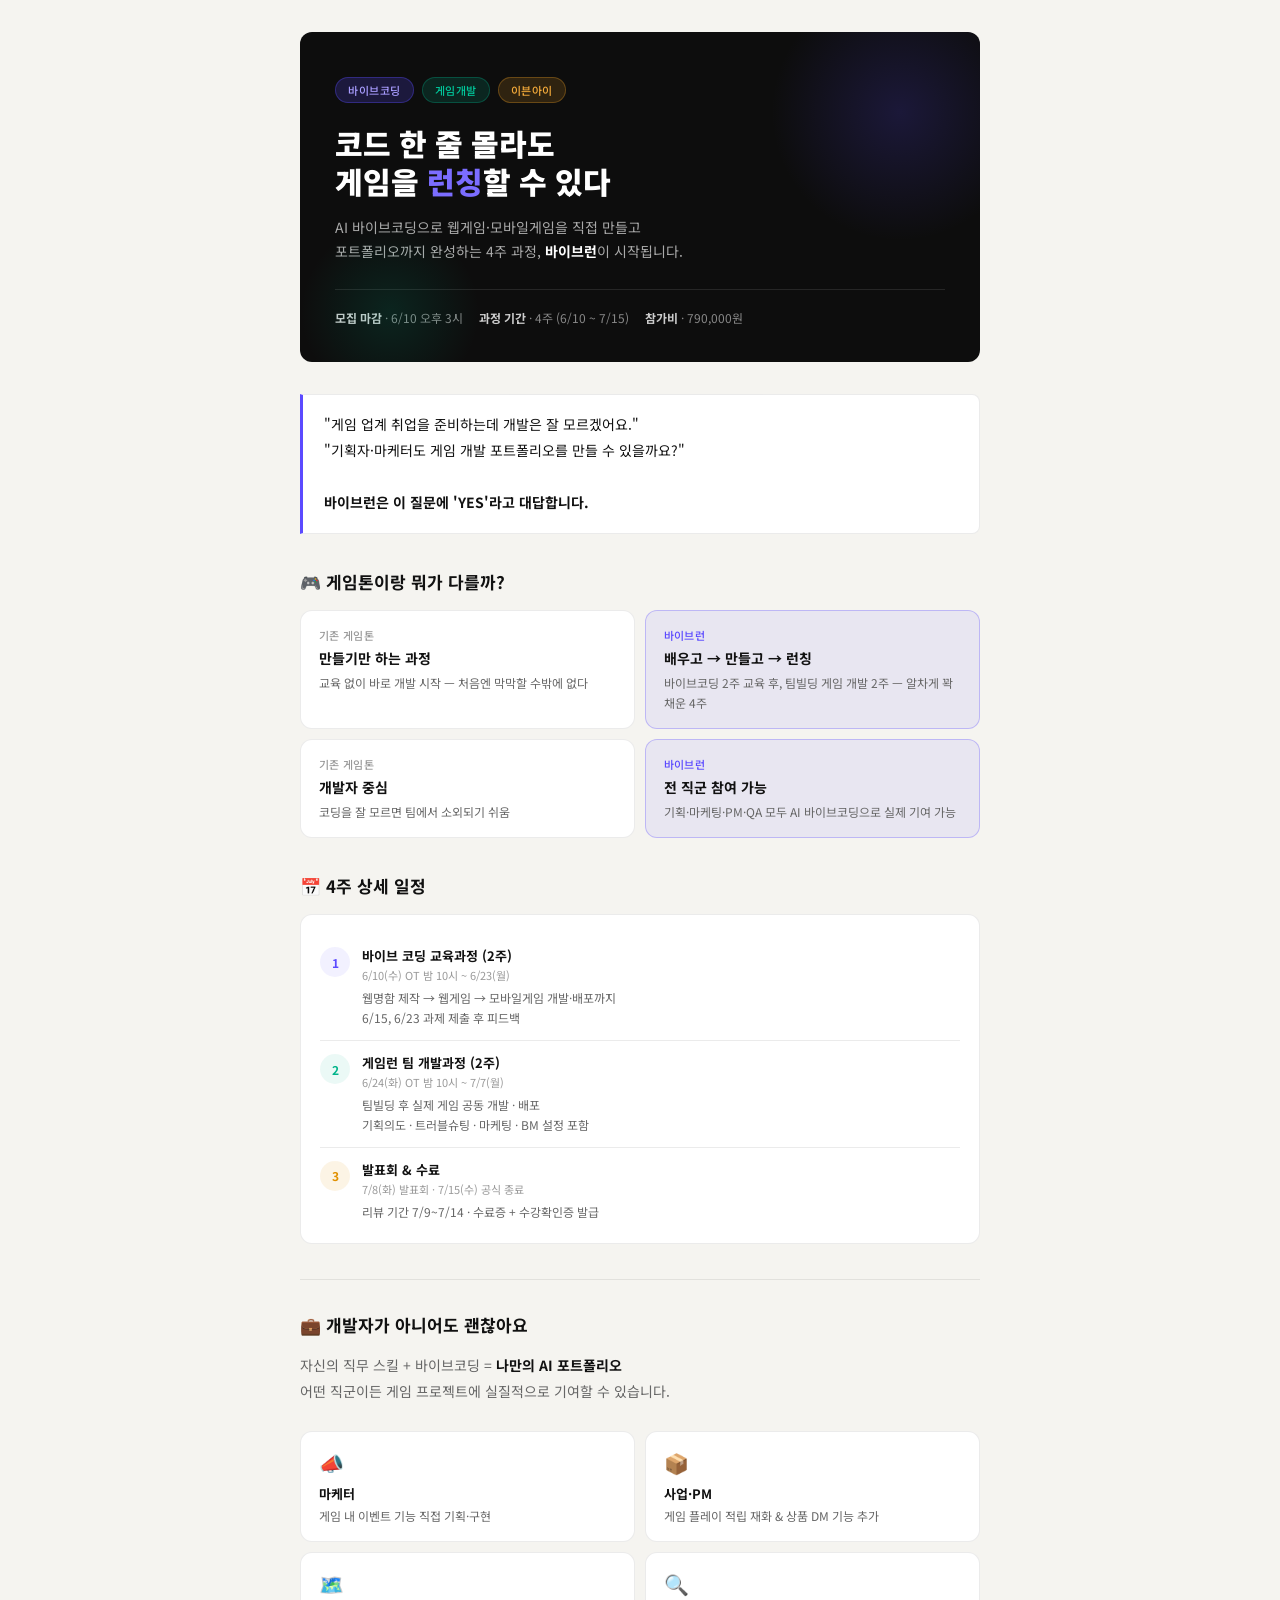
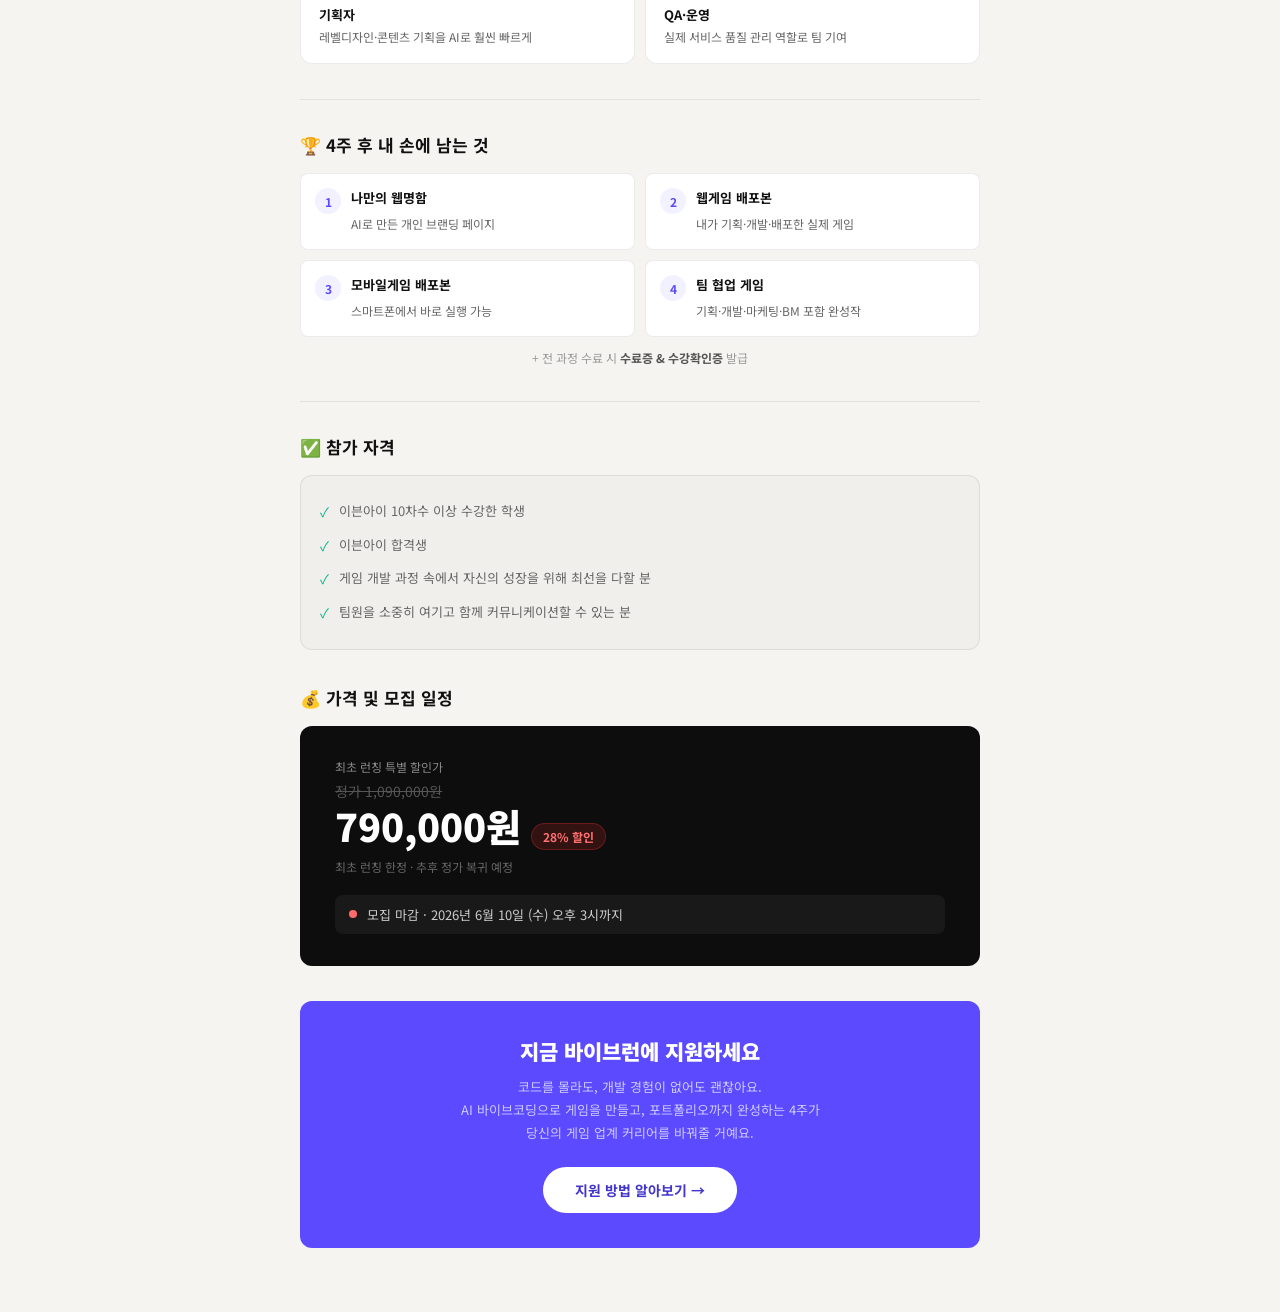
==== index.html @ d1b4e03b "수정" ====
<!DOCTYPE html>
<html lang="ko">
<head>
  <meta charset="UTF-8" />
  <meta name="viewport" content="width=device-width, initial-scale=1.0" />
  <title>바이브런 — AI 바이브코딩 게임 개발 과정</title>
  <link href="https://fonts.googleapis.com/css2?family=Noto+Sans+KR:wght@400;500;700;900&display=swap" rel="stylesheet" />
  <style>
    *, *::before, *::after { box-sizing: border-box; margin: 0; padding: 0; }

    :root {
      --bg: #f5f4f0;
      --surface: #ffffff;
      --surface2: #f0efeb;
      --border: rgba(0,0,0,0.08);
      --border-strong: rgba(0,0,0,0.14);
      --text: #111111;
      --text-muted: #666666;
      --text-hint: #999999;
      --purple: #5b4aff;
      --purple-light: rgba(91,74,255,0.08);
      --purple-border: rgba(91,74,255,0.3);
      --teal: #00b48a;
      --teal-light: rgba(0,180,138,0.08);
      --amber: #e09000;
      --amber-light: rgba(224,144,0,0.1);
      --red: #e03030;
      --red-light: rgba(224,48,48,0.08);
      --radius: 12px;
      --radius-sm: 8px;
    }

    body {
      font-family: 'Noto Sans KR', sans-serif;
      background: var(--bg);
      color: var(--text);
      min-height: 100vh;
      padding: 2rem 1rem 4rem;
    }

    .page {
      max-width: 680px;
      margin: 0 auto;
    }

    /* HERO */
    .hero {
      background: #0d0d0d;
      border-radius: var(--radius);
      padding: 2.8rem 2.2rem 2.2rem;
      margin-bottom: 2rem;
      position: relative;
      overflow: hidden;
    }
    .hero::before {
      content: '';
      position: absolute;
      top: -50px; right: -50px;
      width: 260px; height: 260px;
      border-radius: 50%;
      background: radial-gradient(circle, rgba(91,74,255,0.18) 0%, transparent 70%);
      pointer-events: none;
    }
    .hero::after {
      content: '';
      position: absolute;
      bottom: -40px; left: 0;
      width: 180px; height: 180px;
      border-radius: 50%;
      background: radial-gradient(circle, rgba(0,180,138,0.14) 0%, transparent 70%);
      pointer-events: none;
    }

    .tag-row { display: flex; gap: 8px; flex-wrap: wrap; margin-bottom: 1.4rem; }
    .tag {
      font-size: 11px; font-weight: 500;
      padding: 4px 12px; border-radius: 20px;
      letter-spacing: 0.5px; text-transform: uppercase;
    }
    .tag-purple { background: rgba(91,74,255,0.2); color: #a99dff; border: 0.5px solid rgba(91,74,255,0.35); }
    .tag-teal   { background: rgba(0,180,138,0.15); color: #00c89b; border: 0.5px solid rgba(0,180,138,0.3); }
    .tag-amber  { background: rgba(239,159,39,0.15); color: #f5ab3a; border: 0.5px solid rgba(239,159,39,0.3); }

    .hero h1 {
      font-size: clamp(24px, 5vw, 30px);
      font-weight: 900;
      line-height: 1.25;
      color: #ffffff;
      margin-bottom: 0.9rem;
    }
    .hero h1 em { color: #7b6dff; font-style: normal; }

    .hero-sub {
      font-size: 14px;
      color: #aaaaaa;
      line-height: 1.75;
    }
    .hero-sub strong { color: #ffffff; }

    .meta-bar {
      display: flex; flex-wrap: wrap; gap: 16px;
      margin-top: 1.6rem;
      padding-top: 1.2rem;
      border-top: 0.5px solid rgba(255,255,255,0.1);
    }
    .meta-item { font-size: 12px; color: #888; }
    .meta-item strong { color: #ccc; }

    /* SECTIONS */
    .section { margin-bottom: 2.2rem; }

    .section-title {
      font-size: 17px; font-weight: 700;
      margin-bottom: 1rem;
      color: var(--text);
      display: flex; align-items: center; gap: 8px;
    }

    /* HOOK */
    .hook {
      background: var(--surface);
      border: 0.5px solid var(--border);
      border-left: 3px solid var(--purple);
      border-radius: 0 var(--radius-sm) var(--radius-sm) 0;
      padding: 1.1rem 1.3rem;
      font-size: 14px;
      line-height: 1.85;
      color: var(--text);
    }

    /* DIFF GRID */
    .diff-grid {
      display: grid;
      grid-template-columns: 1fr 1fr;
      gap: 10px;
    }
    .diff-card {
      background: var(--surface);
      border: 0.5px solid var(--border);
      border-radius: var(--radius);
      padding: 1rem 1.1rem;
    }
    .diff-card.hl {
      border-color: var(--purple-border);
      background: var(--purple-light);
    }
    .diff-label {
      font-size: 11px; font-weight: 500;
      color: var(--text-hint);
      text-transform: uppercase; letter-spacing: 0.4px;
      margin-bottom: 5px;
    }
    .diff-card.hl .diff-label { color: var(--purple); }
    .diff-card-title {
      font-size: 14px; font-weight: 700;
      color: var(--text); margin-bottom: 5px;
    }
    .diff-card-desc {
      font-size: 12px; color: var(--text-muted); line-height: 1.6;
    }

    /* SCHEDULE */
    .schedule-block {
      background: var(--surface);
      border: 0.5px solid var(--border);
      border-radius: var(--radius);
      padding: 1.2rem 1.2rem 0.6rem;
    }
    .phase-row {
      display: flex; gap: 12px; align-items: flex-start;
      padding: 0.75rem 0;
      border-bottom: 0.5px solid var(--border);
    }
    .phase-row:last-child { border-bottom: none; }
    .phase-dot {
      width: 30px; height: 30px; border-radius: 50%;
      display: flex; align-items: center; justify-content: center;
      font-size: 12px; font-weight: 700; flex-shrink: 0; margin-top: 1px;
    }
    .dot-purple { background: var(--purple-light); color: var(--purple); }
    .dot-teal   { background: var(--teal-light);   color: var(--teal); }
    .dot-amber  { background: var(--amber-light);  color: var(--amber); }
    .phase-name { font-size: 13px; font-weight: 700; color: var(--text); }
    .phase-date { font-size: 11px; color: var(--text-hint); margin-top: 2px; }
    .phase-items { font-size: 12px; color: var(--text-muted); margin-top: 5px; line-height: 1.65; }

    /* DIVIDER */
    hr.div { border: none; border-top: 0.5px solid var(--border); margin: 2rem 0; }

    /* JOB GRID */
    .job-grid {
      display: grid;
      grid-template-columns: repeat(2, 1fr);
      gap: 10px;
    }
    .job-card {
      background: var(--surface);
      border: 0.5px solid var(--border);
      border-radius: var(--radius);
      padding: 1rem 1.1rem;
    }
    .job-icon { font-size: 20px; margin-bottom: 7px; }
    .job-title { font-size: 13px; font-weight: 700; color: var(--text); margin-bottom: 4px; }
    .job-desc  { font-size: 12px; color: var(--text-muted); line-height: 1.55; }

    /* OUTPUTS */
    .output-grid {
      display: grid;
      grid-template-columns: repeat(2, 1fr);
      gap: 10px;
    }
    .output-item {
      display: flex; gap: 10px; align-items: flex-start;
      background: var(--surface);
      border: 0.5px solid var(--border);
      border-radius: var(--radius-sm);
      padding: 0.9rem;
    }
    .output-num {
      width: 26px; height: 26px; border-radius: 50%;
      background: var(--purple-light); color: var(--purple);
      font-size: 12px; font-weight: 700;
      display: flex; align-items: center; justify-content: center;
      flex-shrink: 0;
    }
    .output-text strong {
      font-size: 13px; font-weight: 700; color: var(--text);
      display: block; margin-bottom: 3px;
    }
    .output-text span { font-size: 12px; color: var(--text-muted); line-height: 1.5; }

    /* QUAL */
    .qual-list {
      background: var(--surface2);
      border: 0.5px solid var(--border);
      border-radius: var(--radius);
      padding: 1.2rem;
    }
    .qual-item {
      display: flex; gap: 10px; align-items: flex-start;
      padding: 6px 0;
      font-size: 13px; color: var(--text-muted); line-height: 1.6;
    }
    .qual-check { color: var(--teal); flex-shrink: 0; margin-top: 1px; }

    /* PRICING */
    .pricing-box {
      background: #0d0d0d;
      border-radius: var(--radius);
      padding: 2rem 2.2rem;
    }
    .price-label  { font-size: 12px; color: #888; margin-bottom: 6px; }
    .price-orig   { font-size: 14px; color: #555; text-decoration: line-through; margin-bottom: 6px; }
    .price-row    { display: flex; align-items: baseline; gap: 10px; flex-wrap: wrap; }
    .price-main   { font-size: 38px; font-weight: 900; color: #ffffff; line-height: 1; }
    .price-badge  {
      background: rgba(224,48,48,0.18); color: #ff7070;
      border: 0.5px solid rgba(224,48,48,0.3);
      font-size: 12px; font-weight: 700;
      padding: 4px 11px; border-radius: 20px;
    }
    .price-note { font-size: 12px; color: #666; margin-top: 8px; }
    .deadline-bar {
      display: flex; align-items: center; gap: 10px;
      background: rgba(255,255,255,0.05);
      border-radius: var(--radius-sm);
      padding: 10px 14px;
      margin-top: 1.2rem;
      font-size: 13px; color: #cccccc;
    }
    .d-dot { width: 8px; height: 8px; border-radius: 50%; background: #ff6b6b; flex-shrink: 0; }

    /* CTA */
    .cta-block {
      background: var(--purple);
      border-radius: var(--radius);
      padding: 2.2rem 2rem;
      text-align: center;
      margin-top: 2rem;
    }
    .cta-title { font-size: 21px; font-weight: 900; color: #fff; margin-bottom: 10px; }
    .cta-sub   { font-size: 13px; color: #ccc9ff; line-height: 1.75; margin-bottom: 1.4rem; }
    .cta-btn {
      display: inline-block;
      background: #fff; color: #4336cc;
      font-family: 'Noto Sans KR', sans-serif;
      font-size: 14px; font-weight: 700;
      padding: 13px 32px; border-radius: 30px;
      border: none; cursor: pointer;
      text-decoration: none;
      transition: opacity 0.15s, transform 0.1s;
    }
    .cta-btn:hover { opacity: 0.92; transform: translateY(-1px); }
    .cta-btn:active { transform: scale(0.98); }

    .prose {
      font-size: 14px; line-height: 1.85;
      color: var(--text-muted); margin-bottom: 1.6rem;
    }
    .prose strong { color: var(--text); }

    @media (max-width: 480px) {
      .diff-grid, .job-grid, .output-grid { grid-template-columns: 1fr; }
      .hero { padding: 2rem 1.4rem 1.8rem; }
      .price-main { font-size: 30px; }
    }
  </style>
</head>
<body>
  <div class="page">

    <!-- HERO -->
    <div class="hero">
      <div class="tag-row">
        <span class="tag tag-purple">바이브코딩</span>
        <span class="tag tag-teal">게임개발</span>
        <span class="tag tag-amber">이븐아이</span>
      </div>
      <h1>코드 한 줄 몰라도<br>게임을 <em>런칭</em>할 수 있다</h1>
      <p class="hero-sub">
        AI 바이브코딩으로 웹게임·모바일게임을 직접 만들고<br>
        포트폴리오까지 완성하는 4주 과정, <strong>바이브런</strong>이 시작됩니다.
      </p>
      <div class="meta-bar">
        <span class="meta-item"><strong>모집 마감</strong> · 6/10 오후 3시</span>
        <span class="meta-item"><strong>과정 기간</strong> · 4주 (6/10 ~ 7/15)</span>
        <span class="meta-item"><strong>참가비</strong> · 790,000원</span>
      </div>
    </div>

    <!-- HOOK -->
    <div class="section">
      <div class="hook">
        "게임 업계 취업을 준비하는데 개발은 잘 모르겠어요."<br>
        "기획자·마케터도 게임 개발 포트폴리오를 만들 수 있을까요?"<br><br>
        <strong>바이브런은 이 질문에 'YES'라고 대답합니다.</strong>
      </div>
    </div>

    <!-- DIFF -->
    <div class="section">
      <p class="section-title">🎮 게임톤이랑 뭐가 다를까?</p>
      <div class="diff-grid">
        <div class="diff-card">
          <div class="diff-label">기존 게임톤</div>
          <div class="diff-card-title">만들기만 하는 과정</div>
          <div class="diff-card-desc">교육 없이 바로 개발 시작 — 처음엔 막막할 수밖에 없다</div>
        </div>
        <div class="diff-card hl">
          <div class="diff-label">바이브런</div>
          <div class="diff-card-title">배우고 → 만들고 → 런칭</div>
          <div class="diff-card-desc">바이브코딩 2주 교육 후, 팀빌딩 게임 개발 2주 — 알차게 꽉 채운 4주</div>
        </div>
        <div class="diff-card">
          <div class="diff-label">기존 게임톤</div>
          <div class="diff-card-title">개발자 중심</div>
          <div class="diff-card-desc">코딩을 잘 모르면 팀에서 소외되기 쉬움</div>
        </div>
        <div class="diff-card hl">
          <div class="diff-label">바이브런</div>
          <div class="diff-card-title">전 직군 참여 가능</div>
          <div class="diff-card-desc">기획·마케팅·PM·QA 모두 AI 바이브코딩으로 실제 기여 가능</div>
        </div>
      </div>
    </div>

    <!-- SCHEDULE -->
    <div class="section">
      <p class="section-title">📅 4주 상세 일정</p>
      <div class="schedule-block">
        <div class="phase-row">
          <div class="phase-dot dot-purple">1</div>
          <div>
            <div class="phase-name">바이브 코딩 교육과정 (2주)</div>
            <div class="phase-date">6/10(수) OT 밤 10시 ~ 6/23(월)</div>
            <div class="phase-items">웹명함 제작 → 웹게임 → 모바일게임 개발·배포까지<br>6/15, 6/23 과제 제출 후 피드백</div>
          </div>
        </div>
        <div class="phase-row">
          <div class="phase-dot dot-teal">2</div>
          <div>
            <div class="phase-name">게임런 팀 개발과정 (2주)</div>
            <div class="phase-date">6/24(화) OT 밤 10시 ~ 7/7(월)</div>
            <div class="phase-items">팀빌딩 후 실제 게임 공동 개발 · 배포<br>기획의도 · 트러블슈팅 · 마케팅 · BM 설정 포함</div>
          </div>
        </div>
        <div class="phase-row">
          <div class="phase-dot dot-amber">3</div>
          <div>
            <div class="phase-name">발표회 & 수료</div>
            <div class="phase-date">7/8(화) 발표회 · 7/15(수) 공식 종료</div>
            <div class="phase-items">리뷰 기간 7/9~7/14 · 수료증 + 수강확인증 발급</div>
          </div>
        </div>
      </div>
    </div>

    <hr class="div" />

    <!-- JOB ROLES -->
    <div class="section">
      <p class="section-title">💼 개발자가 아니어도 괜찮아요</p>
      <p class="prose">
        자신의 직무 스킬 + 바이브코딩 = <strong>나만의 AI 포트폴리오</strong><br>
        어떤 직군이든 게임 프로젝트에 실질적으로 기여할 수 있습니다.
      </p>
      <div class="job-grid">
        <div class="job-card">
          <div class="job-icon">📣</div>
          <div class="job-title">마케터</div>
          <div class="job-desc">게임 내 이벤트 기능 직접 기획·구현</div>
        </div>
        <div class="job-card">
          <div class="job-icon">📦</div>
          <div class="job-title">사업·PM</div>
          <div class="job-desc">게임 플레이 적립 재화 & 상품 DM 기능 추가</div>
        </div>
        <div class="job-card">
          <div class="job-icon">🗺️</div>
          <div class="job-title">기획자</div>
          <div class="job-desc">레벨디자인·콘텐츠 기획을 AI로 훨씬 빠르게</div>
        </div>
        <div class="job-card">
          <div class="job-icon">🔍</div>
          <div class="job-title">QA·운영</div>
          <div class="job-desc">실제 서비스 품질 관리 역할로 팀 기여</div>
        </div>
      </div>
    </div>

    <hr class="div" />

    <!-- OUTPUTS -->
    <div class="section">
      <p class="section-title">🏆 4주 후 내 손에 남는 것</p>
      <div class="output-grid">
        <div class="output-item">
          <div class="output-num">1</div>
          <div class="output-text">
            <strong>나만의 웹명함</strong>
            <span>AI로 만든 개인 브랜딩 페이지</span>
          </div>
        </div>
        <div class="output-item">
          <div class="output-num">2</div>
          <div class="output-text">
            <strong>웹게임 배포본</strong>
            <span>내가 기획·개발·배포한 실제 게임</span>
          </div>
        </div>
        <div class="output-item">
          <div class="output-num">3</div>
          <div class="output-text">
            <strong>모바일게임 배포본</strong>
            <span>스마트폰에서 바로 실행 가능</span>
          </div>
        </div>
        <div class="output-item">
          <div class="output-num">4</div>
          <div class="output-text">
            <strong>팀 협업 게임</strong>
            <span>기획·개발·마케팅·BM 포함 완성작</span>
          </div>
        </div>
      </div>
      <p style="font-size:12px; color:#999; text-align:center; margin-top:12px;">
        + 전 과정 수료 시 <strong style="color:#555">수료증 & 수강확인증</strong> 발급
      </p>
    </div>

    <hr class="div" />

    <!-- ELIGIBILITY -->
    <div class="section">
      <p class="section-title">✅ 참가 자격</p>
      <div class="qual-list">
        <div class="qual-item">
          <span class="qual-check">✓</span>
          이븐아이 10차수 이상 수강한 학생
        </div>
        <div class="qual-item">
          <span class="qual-check">✓</span>
          이븐아이 합격생
        </div>
        <div class="qual-item">
          <span class="qual-check">✓</span>
          게임 개발 과정 속에서 자신의 성장을 위해 최선을 다할 분
        </div>
        <div class="qual-item">
          <span class="qual-check">✓</span>
          팀원을 소중히 여기고 함께 커뮤니케이션할 수 있는 분
        </div>
      </div>
    </div>

    <!-- PRICING -->
    <div class="section">
      <p class="section-title">💰 가격 및 모집 일정</p>
      <div class="pricing-box">
        <div class="price-label">최초 런칭 특별 할인가</div>
        <div class="price-orig">정가 1,090,000원</div>
        <div class="price-row">
          <span class="price-main">790,000원</span>
          <span class="price-badge">28% 할인</span>
        </div>
        <div class="price-note">최초 런칭 한정 · 추후 정가 복귀 예정</div>
        <div class="deadline-bar">
          <div class="d-dot"></div>
          모집 마감 · 2026년 6월 10일 (수) 오후 3시까지
        </div>
      </div>
    </div>

    <!-- CTA -->
    <div class="cta-block">
      <div class="cta-title">지금 바이브런에 지원하세요</div>
      <p class="cta-sub">
        코드를 몰라도, 개발 경험이 없어도 괜찮아요.<br>
        AI 바이브코딩으로 게임을 만들고, 포트폴리오까지 완성하는 4주가<br>
        당신의 게임 업계 커리어를 바꿔줄 거예요.
      </p>
      <a class="cta-btn" href="https://forms.gle/gqJA4oqwPEcczAjn9" target="_blank">지원 방법 알아보기 →</a>
    </div>

  </div>
</body>
</html>
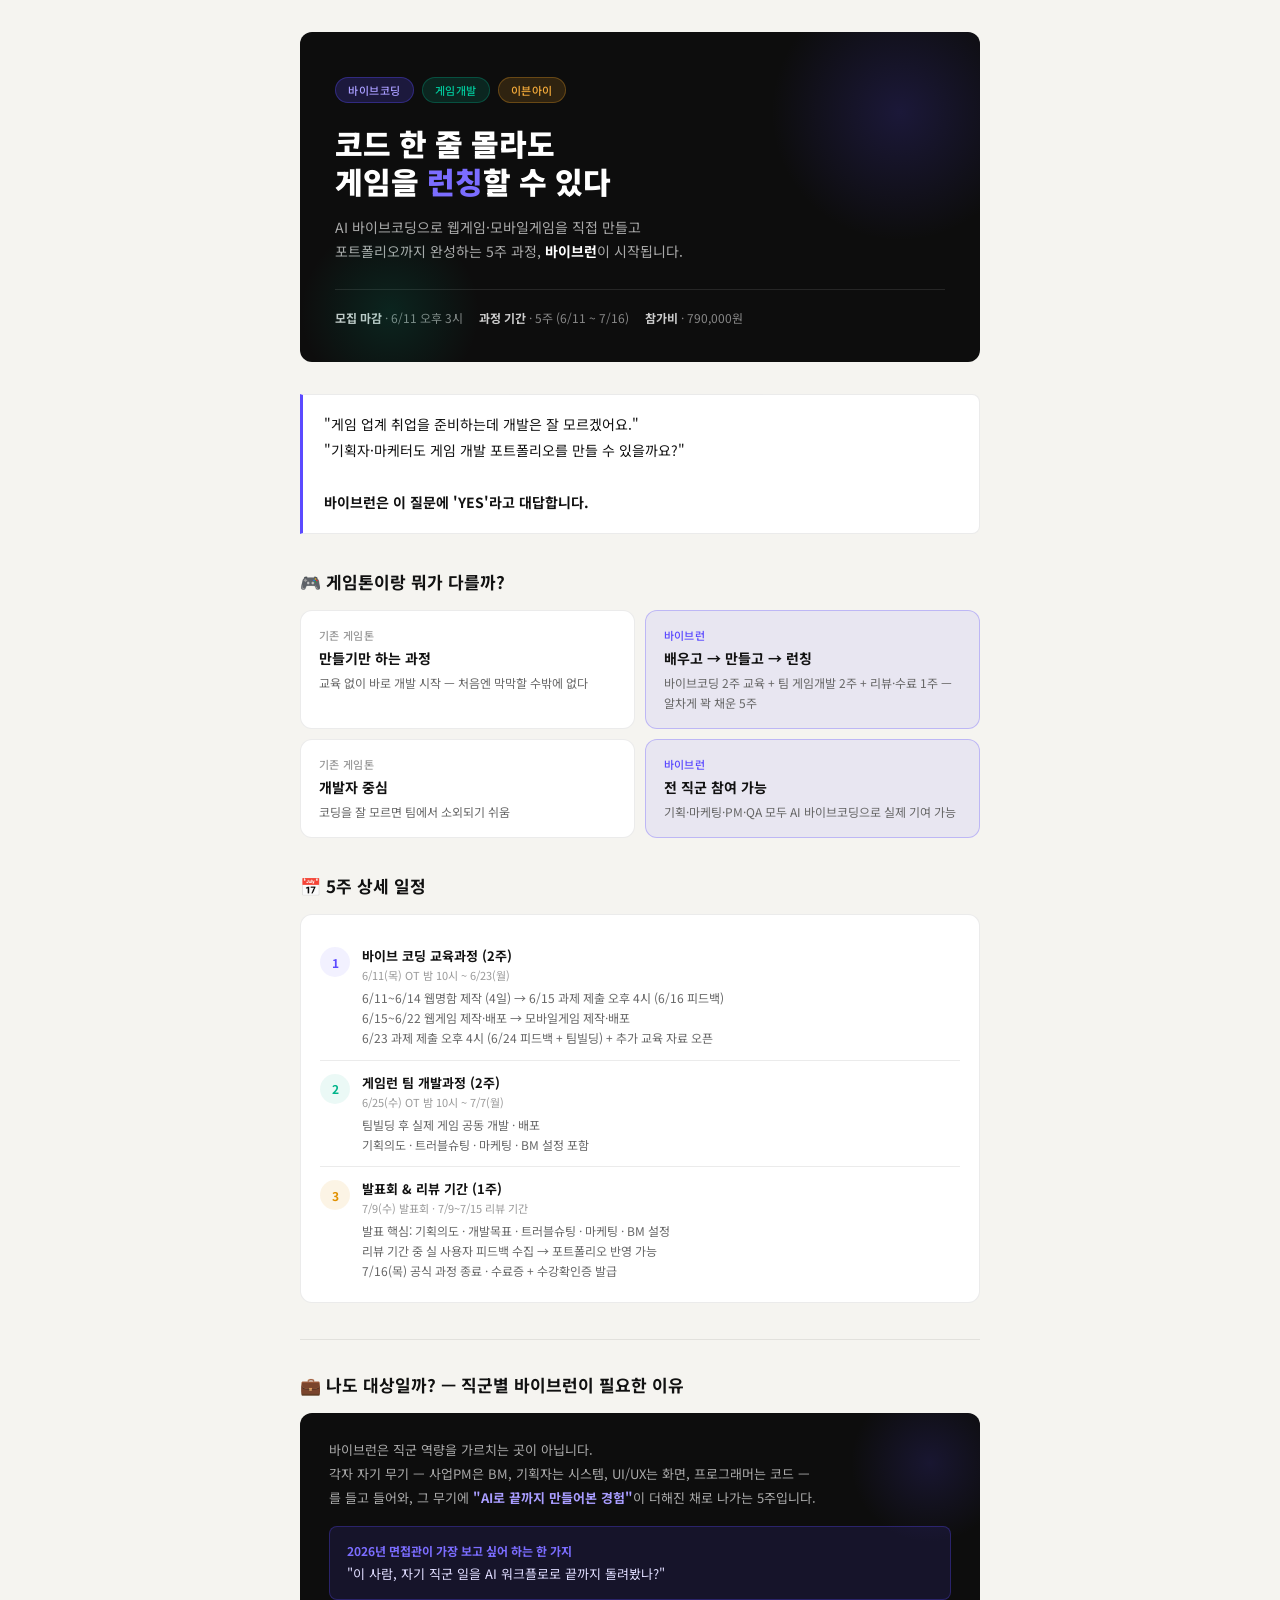
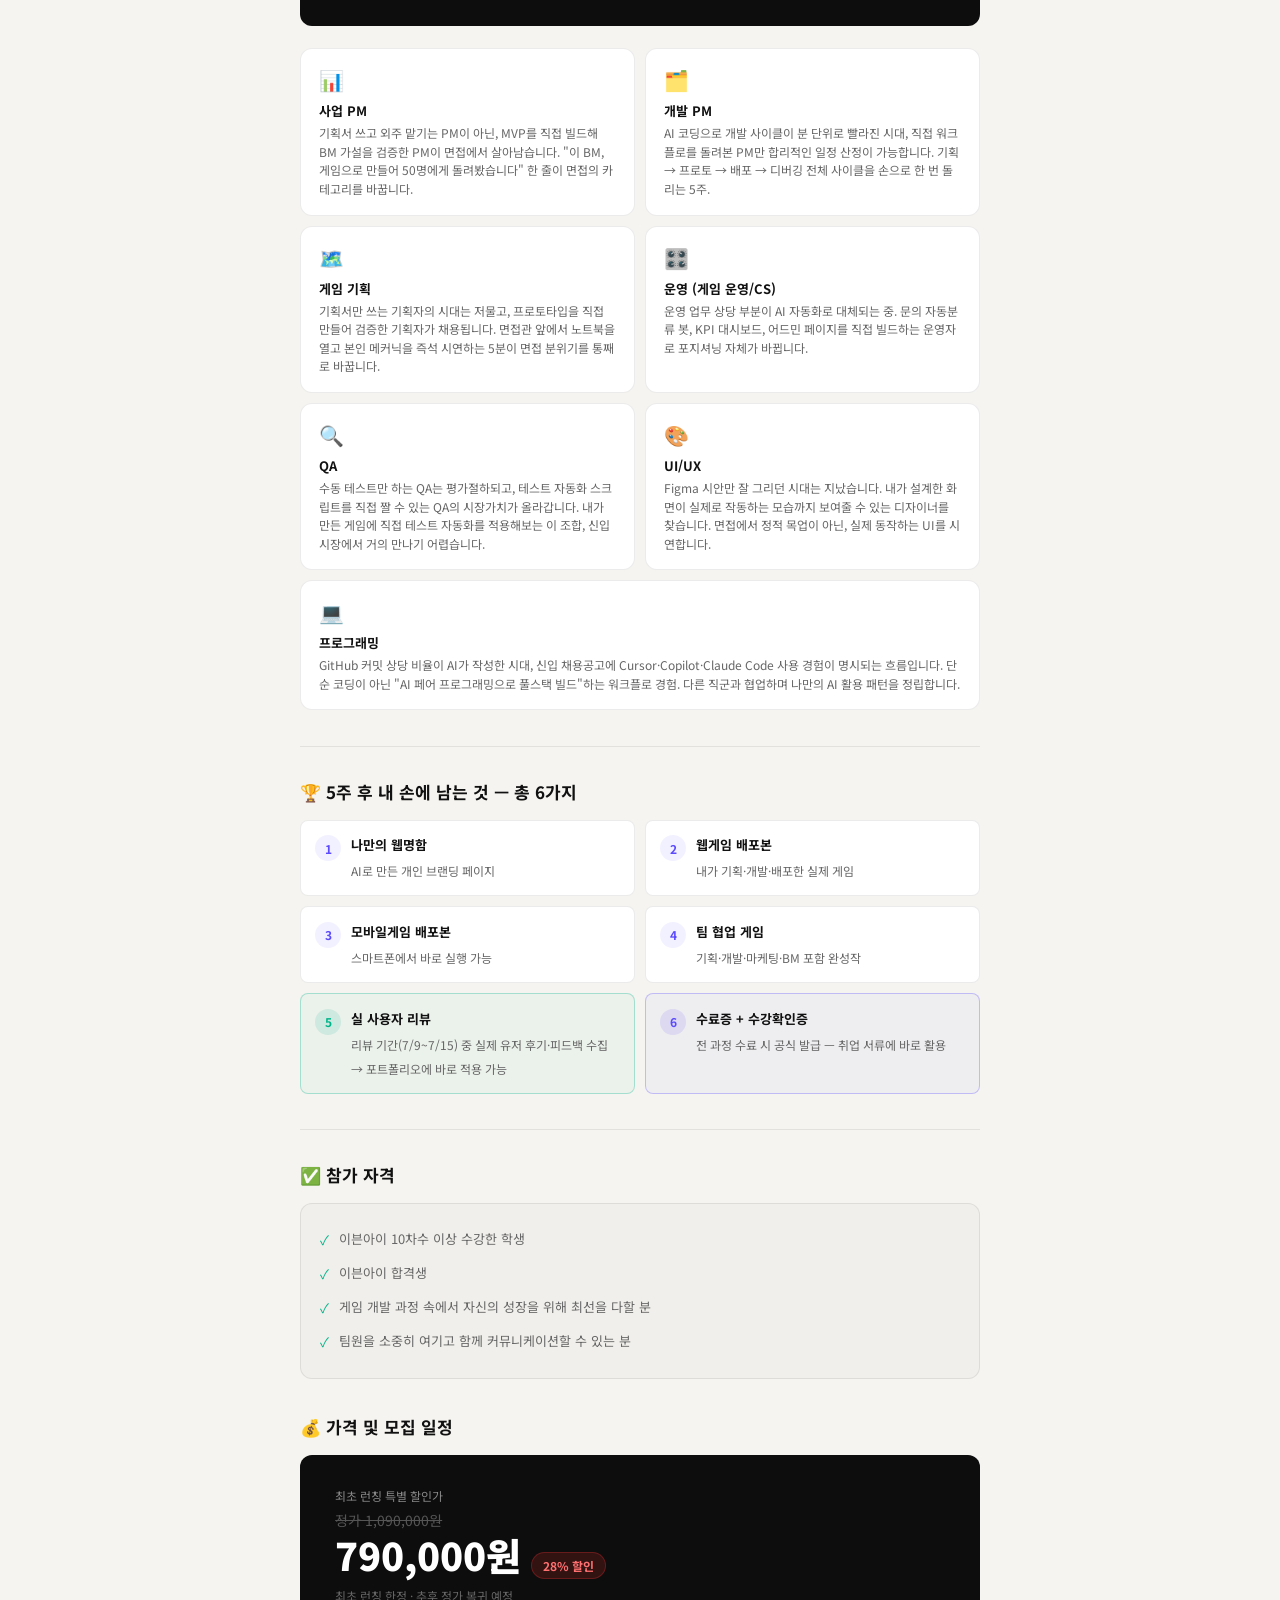
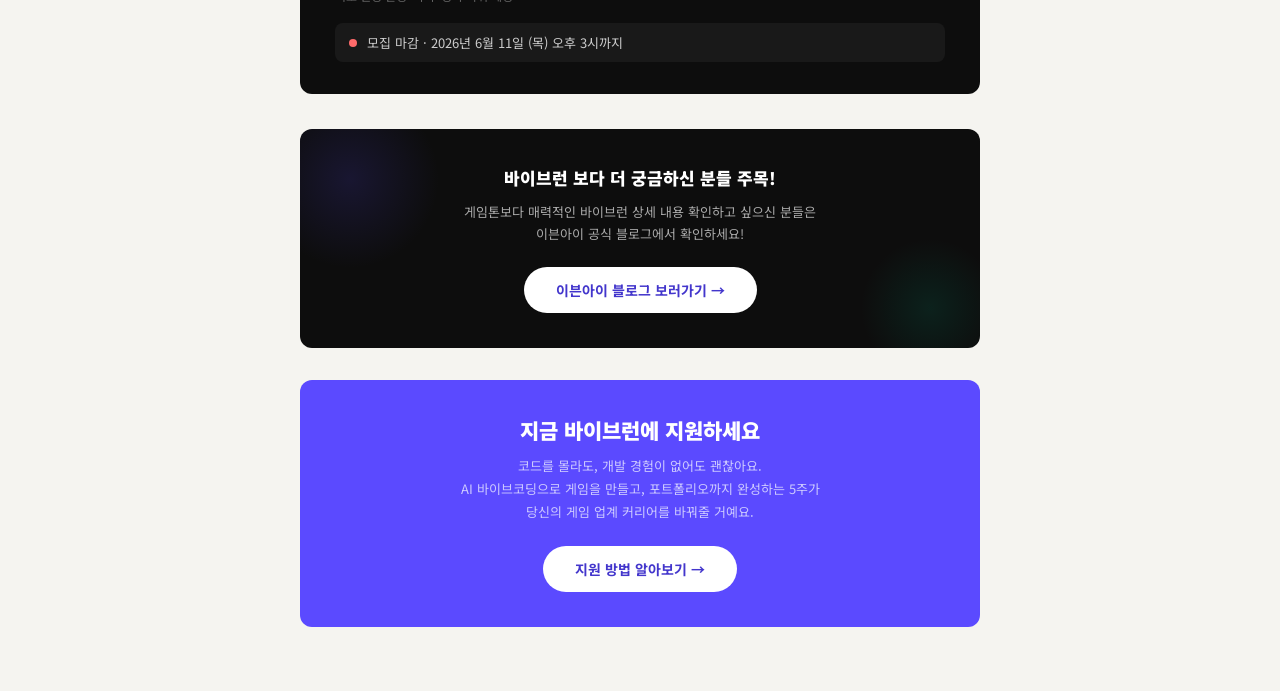
==== commit e2bb1db7: "업그레이드1" ====
--- a/index.html
+++ b/index.html
@@ -4,307 +4,10 @@
   <meta charset="UTF-8" />
   <meta name="viewport" content="width=device-width, initial-scale=1.0" />
   <title>바이브런 — AI 바이브코딩 게임 개발 과정</title>
+  <!-- 구글 폰트 -->
   <link href="https://fonts.googleapis.com/css2?family=Noto+Sans+KR:wght@400;500;700;900&display=swap" rel="stylesheet" />
-  <style>
-    *, *::before, *::after { box-sizing: border-box; margin: 0; padding: 0; }
-
-    :root {
-      --bg: #f5f4f0;
-      --surface: #ffffff;
-      --surface2: #f0efeb;
-      --border: rgba(0,0,0,0.08);
-      --border-strong: rgba(0,0,0,0.14);
-      --text: #111111;
-      --text-muted: #666666;
-      --text-hint: #999999;
-      --purple: #5b4aff;
-      --purple-light: rgba(91,74,255,0.08);
-      --purple-border: rgba(91,74,255,0.3);
-      --teal: #00b48a;
-      --teal-light: rgba(0,180,138,0.08);
-      --amber: #e09000;
-      --amber-light: rgba(224,144,0,0.1);
-      --red: #e03030;
-      --red-light: rgba(224,48,48,0.08);
-      --radius: 12px;
-      --radius-sm: 8px;
-    }
-
-    body {
-      font-family: 'Noto Sans KR', sans-serif;
-      background: var(--bg);
-      color: var(--text);
-      min-height: 100vh;
-      padding: 2rem 1rem 4rem;
-    }
-
-    .page {
-      max-width: 680px;
-      margin: 0 auto;
-    }
-
-    /* HERO */
-    .hero {
-      background: #0d0d0d;
-      border-radius: var(--radius);
-      padding: 2.8rem 2.2rem 2.2rem;
-      margin-bottom: 2rem;
-      position: relative;
-      overflow: hidden;
-    }
-    .hero::before {
-      content: '';
-      position: absolute;
-      top: -50px; right: -50px;
-      width: 260px; height: 260px;
-      border-radius: 50%;
-      background: radial-gradient(circle, rgba(91,74,255,0.18) 0%, transparent 70%);
-      pointer-events: none;
-    }
-    .hero::after {
-      content: '';
-      position: absolute;
-      bottom: -40px; left: 0;
-      width: 180px; height: 180px;
-      border-radius: 50%;
-      background: radial-gradient(circle, rgba(0,180,138,0.14) 0%, transparent 70%);
-      pointer-events: none;
-    }
-
-    .tag-row { display: flex; gap: 8px; flex-wrap: wrap; margin-bottom: 1.4rem; }
-    .tag {
-      font-size: 11px; font-weight: 500;
-      padding: 4px 12px; border-radius: 20px;
-      letter-spacing: 0.5px; text-transform: uppercase;
-    }
-    .tag-purple { background: rgba(91,74,255,0.2); color: #a99dff; border: 0.5px solid rgba(91,74,255,0.35); }
-    .tag-teal   { background: rgba(0,180,138,0.15); color: #00c89b; border: 0.5px solid rgba(0,180,138,0.3); }
-    .tag-amber  { background: rgba(239,159,39,0.15); color: #f5ab3a; border: 0.5px solid rgba(239,159,39,0.3); }
-
-    .hero h1 {
-      font-size: clamp(24px, 5vw, 30px);
-      font-weight: 900;
-      line-height: 1.25;
-      color: #ffffff;
-      margin-bottom: 0.9rem;
-    }
-    .hero h1 em { color: #7b6dff; font-style: normal; }
-
-    .hero-sub {
-      font-size: 14px;
-      color: #aaaaaa;
-      line-height: 1.75;
-    }
-    .hero-sub strong { color: #ffffff; }
-
-    .meta-bar {
-      display: flex; flex-wrap: wrap; gap: 16px;
-      margin-top: 1.6rem;
-      padding-top: 1.2rem;
-      border-top: 0.5px solid rgba(255,255,255,0.1);
-    }
-    .meta-item { font-size: 12px; color: #888; }
-    .meta-item strong { color: #ccc; }
-
-    /* SECTIONS */
-    .section { margin-bottom: 2.2rem; }
-
-    .section-title {
-      font-size: 17px; font-weight: 700;
-      margin-bottom: 1rem;
-      color: var(--text);
-      display: flex; align-items: center; gap: 8px;
-    }
-
-    /* HOOK */
-    .hook {
-      background: var(--surface);
-      border: 0.5px solid var(--border);
-      border-left: 3px solid var(--purple);
-      border-radius: 0 var(--radius-sm) var(--radius-sm) 0;
-      padding: 1.1rem 1.3rem;
-      font-size: 14px;
-      line-height: 1.85;
-      color: var(--text);
-    }
-
-    /* DIFF GRID */
-    .diff-grid {
-      display: grid;
-      grid-template-columns: 1fr 1fr;
-      gap: 10px;
-    }
-    .diff-card {
-      background: var(--surface);
-      border: 0.5px solid var(--border);
-      border-radius: var(--radius);
-      padding: 1rem 1.1rem;
-    }
-    .diff-card.hl {
-      border-color: var(--purple-border);
-      background: var(--purple-light);
-    }
-    .diff-label {
-      font-size: 11px; font-weight: 500;
-      color: var(--text-hint);
-      text-transform: uppercase; letter-spacing: 0.4px;
-      margin-bottom: 5px;
-    }
-    .diff-card.hl .diff-label { color: var(--purple); }
-    .diff-card-title {
-      font-size: 14px; font-weight: 700;
-      color: var(--text); margin-bottom: 5px;
-    }
-    .diff-card-desc {
-      font-size: 12px; color: var(--text-muted); line-height: 1.6;
-    }
-
-    /* SCHEDULE */
-    .schedule-block {
-      background: var(--surface);
-      border: 0.5px solid var(--border);
-      border-radius: var(--radius);
-      padding: 1.2rem 1.2rem 0.6rem;
-    }
-    .phase-row {
-      display: flex; gap: 12px; align-items: flex-start;
-      padding: 0.75rem 0;
-      border-bottom: 0.5px solid var(--border);
-    }
-    .phase-row:last-child { border-bottom: none; }
-    .phase-dot {
-      width: 30px; height: 30px; border-radius: 50%;
-      display: flex; align-items: center; justify-content: center;
-      font-size: 12px; font-weight: 700; flex-shrink: 0; margin-top: 1px;
-    }
-    .dot-purple { background: var(--purple-light); color: var(--purple); }
-    .dot-teal   { background: var(--teal-light);   color: var(--teal); }
-    .dot-amber  { background: var(--amber-light);  color: var(--amber); }
-    .phase-name { font-size: 13px; font-weight: 700; color: var(--text); }
-    .phase-date { font-size: 11px; color: var(--text-hint); margin-top: 2px; }
-    .phase-items { font-size: 12px; color: var(--text-muted); margin-top: 5px; line-height: 1.65; }
-
-    /* DIVIDER */
-    hr.div { border: none; border-top: 0.5px solid var(--border); margin: 2rem 0; }
-
-    /* JOB GRID */
-    .job-grid {
-      display: grid;
-      grid-template-columns: repeat(2, 1fr);
-      gap: 10px;
-    }
-    .job-card {
-      background: var(--surface);
-      border: 0.5px solid var(--border);
-      border-radius: var(--radius);
-      padding: 1rem 1.1rem;
-    }
-    .job-icon { font-size: 20px; margin-bottom: 7px; }
-    .job-title { font-size: 13px; font-weight: 700; color: var(--text); margin-bottom: 4px; }
-    .job-desc  { font-size: 12px; color: var(--text-muted); line-height: 1.55; }
-
-    /* OUTPUTS */
-    .output-grid {
-      display: grid;
-      grid-template-columns: repeat(2, 1fr);
-      gap: 10px;
-    }
-    .output-item {
-      display: flex; gap: 10px; align-items: flex-start;
-      background: var(--surface);
-      border: 0.5px solid var(--border);
-      border-radius: var(--radius-sm);
-      padding: 0.9rem;
-    }
-    .output-num {
-      width: 26px; height: 26px; border-radius: 50%;
-      background: var(--purple-light); color: var(--purple);
-      font-size: 12px; font-weight: 700;
-      display: flex; align-items: center; justify-content: center;
-      flex-shrink: 0;
-    }
-    .output-text strong {
-      font-size: 13px; font-weight: 700; color: var(--text);
-      display: block; margin-bottom: 3px;
-    }
-    .output-text span { font-size: 12px; color: var(--text-muted); line-height: 1.5; }
-
-    /* QUAL */
-    .qual-list {
-      background: var(--surface2);
-      border: 0.5px solid var(--border);
-      border-radius: var(--radius);
-      padding: 1.2rem;
-    }
-    .qual-item {
-      display: flex; gap: 10px; align-items: flex-start;
-      padding: 6px 0;
-      font-size: 13px; color: var(--text-muted); line-height: 1.6;
-    }
-    .qual-check { color: var(--teal); flex-shrink: 0; margin-top: 1px; }
-
-    /* PRICING */
-    .pricing-box {
-      background: #0d0d0d;
-      border-radius: var(--radius);
-      padding: 2rem 2.2rem;
-    }
-    .price-label  { font-size: 12px; color: #888; margin-bottom: 6px; }
-    .price-orig   { font-size: 14px; color: #555; text-decoration: line-through; margin-bottom: 6px; }
-    .price-row    { display: flex; align-items: baseline; gap: 10px; flex-wrap: wrap; }
-    .price-main   { font-size: 38px; font-weight: 900; color: #ffffff; line-height: 1; }
-    .price-badge  {
-      background: rgba(224,48,48,0.18); color: #ff7070;
-      border: 0.5px solid rgba(224,48,48,0.3);
-      font-size: 12px; font-weight: 700;
-      padding: 4px 11px; border-radius: 20px;
-    }
-    .price-note { font-size: 12px; color: #666; margin-top: 8px; }
-    .deadline-bar {
-      display: flex; align-items: center; gap: 10px;
-      background: rgba(255,255,255,0.05);
-      border-radius: var(--radius-sm);
-      padding: 10px 14px;
-      margin-top: 1.2rem;
-      font-size: 13px; color: #cccccc;
-    }
-    .d-dot { width: 8px; height: 8px; border-radius: 50%; background: #ff6b6b; flex-shrink: 0; }
-
-    /* CTA */
-    .cta-block {
-      background: var(--purple);
-      border-radius: var(--radius);
-      padding: 2.2rem 2rem;
-      text-align: center;
-      margin-top: 2rem;
-    }
-    .cta-title { font-size: 21px; font-weight: 900; color: #fff; margin-bottom: 10px; }
-    .cta-sub   { font-size: 13px; color: #ccc9ff; line-height: 1.75; margin-bottom: 1.4rem; }
-    .cta-btn {
-      display: inline-block;
-      background: #fff; color: #4336cc;
-      font-family: 'Noto Sans KR', sans-serif;
-      font-size: 14px; font-weight: 700;
-      padding: 13px 32px; border-radius: 30px;
-      border: none; cursor: pointer;
-      text-decoration: none;
-      transition: opacity 0.15s, transform 0.1s;
-    }
-    .cta-btn:hover { opacity: 0.92; transform: translateY(-1px); }
-    .cta-btn:active { transform: scale(0.98); }
-
-    .prose {
-      font-size: 14px; line-height: 1.85;
-      color: var(--text-muted); margin-bottom: 1.6rem;
-    }
-    .prose strong { color: var(--text); }
-
-    @media (max-width: 480px) {
-      .diff-grid, .job-grid, .output-grid { grid-template-columns: 1fr; }
-      .hero { padding: 2rem 1.4rem 1.8rem; }
-      .price-main { font-size: 30px; }
-    }
-  </style>
+  <!-- 스타일시트 -->
+  <link rel="stylesheet" href="style.css" />
 </head>
 <body>
   <div class="page">
@@ -319,11 +22,11 @@
       <h1>코드 한 줄 몰라도<br>게임을 <em>런칭</em>할 수 있다</h1>
       <p class="hero-sub">
         AI 바이브코딩으로 웹게임·모바일게임을 직접 만들고<br>
-        포트폴리오까지 완성하는 4주 과정, <strong>바이브런</strong>이 시작됩니다.
+        포트폴리오까지 완성하는 5주 과정, <strong>바이브런</strong>이 시작됩니다.
       </p>
       <div class="meta-bar">
-        <span class="meta-item"><strong>모집 마감</strong> · 6/10 오후 3시</span>
-        <span class="meta-item"><strong>과정 기간</strong> · 4주 (6/10 ~ 7/15)</span>
+        <span class="meta-item"><strong>모집 마감</strong> · 6/11 오후 3시</span>
+        <span class="meta-item"><strong>과정 기간</strong> · 5주 (6/11 ~ 7/16)</span>
         <span class="meta-item"><strong>참가비</strong> · 790,000원</span>
       </div>
     </div>
@@ -349,7 +52,7 @@
         <div class="diff-card hl">
           <div class="diff-label">바이브런</div>
           <div class="diff-card-title">배우고 → 만들고 → 런칭</div>
-          <div class="diff-card-desc">바이브코딩 2주 교육 후, 팀빌딩 게임 개발 2주 — 알차게 꽉 채운 4주</div>
+          <div class="diff-card-desc">바이브코딩 2주 교육 + 팀 게임개발 2주 + 리뷰·수료 1주 — 알차게 꽉 채운 5주</div>
         </div>
         <div class="diff-card">
           <div class="diff-label">기존 게임톤</div>
@@ -366,30 +69,34 @@
 
     <!-- SCHEDULE -->
     <div class="section">
-      <p class="section-title">📅 4주 상세 일정</p>
+      <p class="section-title">📅 5주 상세 일정</p>
       <div class="schedule-block">
         <div class="phase-row">
           <div class="phase-dot dot-purple">1</div>
           <div>
             <div class="phase-name">바이브 코딩 교육과정 (2주)</div>
-            <div class="phase-date">6/10(수) OT 밤 10시 ~ 6/23(월)</div>
-            <div class="phase-items">웹명함 제작 → 웹게임 → 모바일게임 개발·배포까지<br>6/15, 6/23 과제 제출 후 피드백</div>
+            <div class="phase-date">6/11(목) OT 밤 10시 ~ 6/23(월)</div>
+            <div class="phase-items">
+              6/11~6/14 웹명함 제작 (4일) → 6/15 과제 제출 오후 4시 (6/16 피드백)<br>
+              6/15~6/22 웹게임 제작·배포 → 모바일게임 제작·배포<br>
+              6/23 과제 제출 오후 4시 (6/24 피드백 + 팀빌딩) + 추가 교육 자료 오픈
+            </div>
           </div>
         </div>
         <div class="phase-row">
           <div class="phase-dot dot-teal">2</div>
           <div>
             <div class="phase-name">게임런 팀 개발과정 (2주)</div>
-            <div class="phase-date">6/24(화) OT 밤 10시 ~ 7/7(월)</div>
+            <div class="phase-date">6/25(수) OT 밤 10시 ~ 7/7(월)</div>
             <div class="phase-items">팀빌딩 후 실제 게임 공동 개발 · 배포<br>기획의도 · 트러블슈팅 · 마케팅 · BM 설정 포함</div>
           </div>
         </div>
         <div class="phase-row">
           <div class="phase-dot dot-amber">3</div>
           <div>
-            <div class="phase-name">발표회 & 수료</div>
-            <div class="phase-date">7/8(화) 발표회 · 7/15(수) 공식 종료</div>
-            <div class="phase-items">리뷰 기간 7/9~7/14 · 수료증 + 수강확인증 발급</div>
+            <div class="phase-name">발표회 & 리뷰 기간 (1주)</div>
+            <div class="phase-date">7/9(수) 발표회 · 7/9~7/15 리뷰 기간</div>
+            <div class="phase-items">발표 핵심: 기획의도 · 개발목표 · 트러블슈팅 · 마케팅 · BM 설정<br>리뷰 기간 중 실 사용자 피드백 수집 → 포트폴리오 반영 가능<br>7/16(목) 공식 과정 종료 · 수료증 + 수강확인증 발급</div>
           </div>
         </div>
       </div>
@@ -399,31 +106,58 @@
 
     <!-- JOB ROLES -->
     <div class="section">
-      <p class="section-title">💼 개발자가 아니어도 괜찮아요</p>
-      <p class="prose">
-        자신의 직무 스킬 + 바이브코딩 = <strong>나만의 AI 포트폴리오</strong><br>
-        어떤 직군이든 게임 프로젝트에 실질적으로 기여할 수 있습니다.
-      </p>
+      <p class="section-title">💼 나도 대상일까? — 직군별 바이브런이 필요한 이유</p>
+
+      <!-- 클로징 메시지 박스 -->
+      <div style="background:#0d0d0d; border-radius:var(--radius); padding:1.6rem 1.8rem; margin-bottom:1.4rem; position:relative; overflow:hidden;">
+        <div style="position:absolute;top:-30px;right:-30px;width:160px;height:160px;border-radius:50%;background:radial-gradient(circle,rgba(91,74,255,0.15) 0%,transparent 70%);pointer-events:none;"></div>
+        <p style="font-size:13px;color:#aaa;line-height:1.85;margin-bottom:1rem;">
+          바이브런은 직군 역량을 가르치는 곳이 아닙니다.<br>
+          각자 자기 무기 — 사업PM은 BM, 기획자는 시스템, UI/UX는 화면, 프로그래머는 코드 —<br>
+          를 들고 들어와, 그 무기에 <span style="color:#a99dff;font-weight:700;">"AI로 끝까지 만들어본 경험"</span>이 더해진 채로 나가는 5주입니다.
+        </p>
+        <div style="background:rgba(91,74,255,0.12);border:0.5px solid rgba(91,74,255,0.3);border-radius:var(--radius-sm);padding:0.9rem 1.1rem;">
+          <p style="font-size:12px;color:#7b6dff;font-weight:700;margin-bottom:4px;">2026년 면접관이 가장 보고 싶어 하는 한 가지</p>
+          <p style="font-size:13px;color:#e0ddff;line-height:1.7;">"이 사람, 자기 직군 일을 AI 워크플로로 끝까지 돌려봤나?"</p>
+        </div>
+      </div>
+
+      <!-- 직군 카드 그리드 -->
       <div class="job-grid">
         <div class="job-card">
-          <div class="job-icon">📣</div>
-          <div class="job-title">마케터</div>
-          <div class="job-desc">게임 내 이벤트 기능 직접 기획·구현</div>
-        </div>
-        <div class="job-card">
-          <div class="job-icon">📦</div>
-          <div class="job-title">사업·PM</div>
-          <div class="job-desc">게임 플레이 적립 재화 & 상품 DM 기능 추가</div>
+          <div class="job-icon">📊</div>
+          <div class="job-title">사업 PM</div>
+          <div class="job-desc">기획서 쓰고 외주 맡기는 PM이 아닌, MVP를 직접 빌드해 BM 가설을 검증한 PM이 면접에서 살아남습니다. "이 BM, 게임으로 만들어 50명에게 돌려봤습니다" 한 줄이 면접의 카테고리를 바꿉니다.</div>
+        </div>
+        <div class="job-card">
+          <div class="job-icon">🗂️</div>
+          <div class="job-title">개발 PM</div>
+          <div class="job-desc">AI 코딩으로 개발 사이클이 분 단위로 빨라진 시대, 직접 워크플로를 돌려본 PM만 합리적인 일정 산정이 가능합니다. 기획 → 프로토 → 배포 → 디버깅 전체 사이클을 손으로 한 번 돌리는 5주.</div>
         </div>
         <div class="job-card">
           <div class="job-icon">🗺️</div>
-          <div class="job-title">기획자</div>
-          <div class="job-desc">레벨디자인·콘텐츠 기획을 AI로 훨씬 빠르게</div>
+          <div class="job-title">게임 기획</div>
+          <div class="job-desc">기획서만 쓰는 기획자의 시대는 저물고, 프로토타입을 직접 만들어 검증한 기획자가 채용됩니다. 면접관 앞에서 노트북을 열고 본인 메커닉을 즉석 시연하는 5분이 면접 분위기를 통째로 바꿉니다.</div>
+        </div>
+        <div class="job-card">
+          <div class="job-icon">🎛️</div>
+          <div class="job-title">운영 (게임 운영/CS)</div>
+          <div class="job-desc">운영 업무 상당 부분이 AI 자동화로 대체되는 중. 문의 자동분류 봇, KPI 대시보드, 어드민 페이지를 직접 빌드하는 운영자로 포지셔닝 자체가 바뀝니다.</div>
         </div>
         <div class="job-card">
           <div class="job-icon">🔍</div>
-          <div class="job-title">QA·운영</div>
-          <div class="job-desc">실제 서비스 품질 관리 역할로 팀 기여</div>
+          <div class="job-title">QA</div>
+          <div class="job-desc">수동 테스트만 하는 QA는 평가절하되고, 테스트 자동화 스크립트를 직접 짤 수 있는 QA의 시장가치가 올라갑니다. 내가 만든 게임에 직접 테스트 자동화를 적용해보는 이 조합, 신입 시장에서 거의 만나기 어렵습니다.</div>
+        </div>
+        <div class="job-card">
+          <div class="job-icon">🎨</div>
+          <div class="job-title">UI/UX</div>
+          <div class="job-desc">Figma 시안만 잘 그리던 시대는 지났습니다. 내가 설계한 화면이 실제로 작동하는 모습까지 보여줄 수 있는 디자이너를 찾습니다. 면접에서 정적 목업이 아닌, 실제 동작하는 UI를 시연합니다.</div>
+        </div>
+        <div class="job-card" style="grid-column: span 2;">
+          <div class="job-icon">💻</div>
+          <div class="job-title">프로그래밍</div>
+          <div class="job-desc">GitHub 커밋 상당 비율이 AI가 작성한 시대, 신입 채용공고에 Cursor·Copilot·Claude Code 사용 경험이 명시되는 흐름입니다. 단순 코딩이 아닌 "AI 페어 프로그래밍으로 풀스택 빌드"하는 워크플로 경험. 다른 직군과 협업하며 나만의 AI 활용 패턴을 정립합니다.</div>
         </div>
       </div>
     </div>
@@ -432,7 +166,7 @@
 
     <!-- OUTPUTS -->
     <div class="section">
-      <p class="section-title">🏆 4주 후 내 손에 남는 것</p>
+      <p class="section-title">🏆 5주 후 내 손에 남는 것 — 총 6가지</p>
       <div class="output-grid">
         <div class="output-item">
           <div class="output-num">1</div>
@@ -462,10 +196,21 @@
             <span>기획·개발·마케팅·BM 포함 완성작</span>
           </div>
         </div>
-      </div>
-      <p style="font-size:12px; color:#999; text-align:center; margin-top:12px;">
-        + 전 과정 수료 시 <strong style="color:#555">수료증 & 수강확인증</strong> 발급
-      </p>
+        <div class="output-item" style="border-color:rgba(0,180,138,0.3); background:rgba(0,180,138,0.04);">
+          <div class="output-num" style="background:rgba(0,180,138,0.12); color:var(--teal);">5</div>
+          <div class="output-text">
+            <strong>실 사용자 리뷰</strong>
+            <span>리뷰 기간(7/9~7/15) 중 실제 유저 후기·피드백 수집 → 포트폴리오에 바로 적용 가능</span>
+          </div>
+        </div>
+        <div class="output-item" style="border-color:rgba(91,74,255,0.3); background:rgba(91,74,255,0.04);">
+          <div class="output-num" style="background:rgba(91,74,255,0.12); color:var(--purple);">6</div>
+          <div class="output-text">
+            <strong>수료증 + 수강확인증</strong>
+            <span>전 과정 수료 시 공식 발급 — 취업 서류에 바로 활용</span>
+          </div>
+        </div>
+      </div>
     </div>
 
     <hr class="div" />
@@ -506,9 +251,22 @@
         <div class="price-note">최초 런칭 한정 · 추후 정가 복귀 예정</div>
         <div class="deadline-bar">
           <div class="d-dot"></div>
-          모집 마감 · 2026년 6월 10일 (수) 오후 3시까지
-        </div>
-      </div>
+          모집 마감 · 2026년 6월 11일 (목) 오후 3시까지
+        </div>
+      </div>
+    </div>
+
+    <!-- BLOG BANNER -->
+    <div class="blog-banner-card">
+      <p class="blog-banner-title">바이브런 보다 더 궁금하신 분들 주목!</p>
+      <p class="blog-banner-desc">
+        게임톤보다 매력적인 바이브런 상세 내용 확인하고 싶으신 분들은<br>
+        이븐아이 공식 블로그에서 확인하세요!
+      </p>
+      <!-- ↓↓↓ 이 href="" 안에 이븐아이 블로그 주소를 붙여넣으세요 ↓↓↓ -->
+      <a id="blog-banner-btn" class="blog-banner-btn" href="" target="_blank">
+        이븐아이 블로그 보러가기 →
+      </a>
     </div>
 
     <!-- CTA -->
@@ -516,12 +274,16 @@
       <div class="cta-title">지금 바이브런에 지원하세요</div>
       <p class="cta-sub">
         코드를 몰라도, 개발 경험이 없어도 괜찮아요.<br>
-        AI 바이브코딩으로 게임을 만들고, 포트폴리오까지 완성하는 4주가<br>
+        AI 바이브코딩으로 게임을 만들고, 포트폴리오까지 완성하는 5주가<br>
         당신의 게임 업계 커리어를 바꿔줄 거예요.
       </p>
-      <a class="cta-btn" href="https://forms.gle/gqJA4oqwPEcczAjn9" target="_blank">지원 방법 알아보기 →</a>
+      <!-- ↓↓↓ 이 href 안에 지원 링크를 붙여넣으세요 ↓↓↓ -->
+      <a id="cta-btn" class="cta-btn" href="https://forms.gle/gqJA4oqwPEcczAjn9" target="_blank">지원 방법 알아보기 →</a>
     </div>
 
   </div>
+
+  <!-- 자바스크립트 -->
+  <script src="main.js"></script>
 </body>
 </html>
--- a/style.css
+++ b/style.css
@@ -0,0 +1,362 @@
+/* =============================================
+   바이브런 홍보 페이지 — style.css
+   =============================================
+   수정 가이드
+   - 색상 변수: :root 섹션에서 한 번에 변경
+   - 각 섹션은 주석으로 구분되어 있습니다
+   ============================================= */
+
+*, *::before, *::after { box-sizing: border-box; margin: 0; padding: 0; }
+
+/* ── 색상 & 공통 변수 ── */
+:root {
+  --bg: #f5f4f0;
+  --surface: #ffffff;
+  --surface2: #f0efeb;
+  --border: rgba(0,0,0,0.08);
+  --border-strong: rgba(0,0,0,0.14);
+  --text: #111111;
+  --text-muted: #666666;
+  --text-hint: #999999;
+  --purple: #5b4aff;
+  --purple-light: rgba(91,74,255,0.08);
+  --purple-border: rgba(91,74,255,0.3);
+  --teal: #00b48a;
+  --teal-light: rgba(0,180,138,0.08);
+  --amber: #e09000;
+  --amber-light: rgba(224,144,0,0.1);
+  --red: #e03030;
+  --red-light: rgba(224,48,48,0.08);
+  --radius: 12px;
+  --radius-sm: 8px;
+}
+
+/* ── 바디 & 레이아웃 ── */
+body {
+  font-family: 'Noto Sans KR', sans-serif;
+  background: var(--bg);
+  color: var(--text);
+  min-height: 100vh;
+  padding: 2rem 1rem 4rem;
+}
+
+.page {
+  max-width: 680px;
+  margin: 0 auto;
+}
+
+/* ── HERO ── */
+.hero {
+  background: #0d0d0d;
+  border-radius: var(--radius);
+  padding: 2.8rem 2.2rem 2.2rem;
+  margin-bottom: 2rem;
+  position: relative;
+  overflow: hidden;
+}
+.hero::before {
+  content: '';
+  position: absolute;
+  top: -50px; right: -50px;
+  width: 260px; height: 260px;
+  border-radius: 50%;
+  background: radial-gradient(circle, rgba(91,74,255,0.18) 0%, transparent 70%);
+  pointer-events: none;
+}
+.hero::after {
+  content: '';
+  position: absolute;
+  bottom: -40px; left: 0;
+  width: 180px; height: 180px;
+  border-radius: 50%;
+  background: radial-gradient(circle, rgba(0,180,138,0.14) 0%, transparent 70%);
+  pointer-events: none;
+}
+
+.tag-row { display: flex; gap: 8px; flex-wrap: wrap; margin-bottom: 1.4rem; }
+.tag {
+  font-size: 11px; font-weight: 500;
+  padding: 4px 12px; border-radius: 20px;
+  letter-spacing: 0.5px; text-transform: uppercase;
+}
+.tag-purple { background: rgba(91,74,255,0.2);  color: #a99dff; border: 0.5px solid rgba(91,74,255,0.35); }
+.tag-teal   { background: rgba(0,180,138,0.15); color: #00c89b; border: 0.5px solid rgba(0,180,138,0.3); }
+.tag-amber  { background: rgba(239,159,39,0.15);color: #f5ab3a; border: 0.5px solid rgba(239,159,39,0.3); }
+
+.hero h1 {
+  font-size: clamp(24px, 5vw, 30px);
+  font-weight: 900;
+  line-height: 1.25;
+  color: #ffffff;
+  margin-bottom: 0.9rem;
+}
+.hero h1 em { color: #7b6dff; font-style: normal; }
+
+.hero-sub {
+  font-size: 14px;
+  color: #aaaaaa;
+  line-height: 1.75;
+}
+.hero-sub strong { color: #ffffff; }
+
+.meta-bar {
+  display: flex; flex-wrap: wrap; gap: 16px;
+  margin-top: 1.6rem;
+  padding-top: 1.2rem;
+  border-top: 0.5px solid rgba(255,255,255,0.1);
+}
+.meta-item { font-size: 12px; color: #888; }
+.meta-item strong { color: #ccc; }
+
+/* ── 공통 섹션 ── */
+.section { margin-bottom: 2.2rem; }
+
+.section-title {
+  font-size: 17px; font-weight: 700;
+  margin-bottom: 1rem;
+  color: var(--text);
+  display: flex; align-items: center; gap: 8px;
+}
+
+/* ── HOOK ── */
+.hook {
+  background: var(--surface);
+  border: 0.5px solid var(--border);
+  border-left: 3px solid var(--purple);
+  border-radius: 0 var(--radius-sm) var(--radius-sm) 0;
+  padding: 1.1rem 1.3rem;
+  font-size: 14px;
+  line-height: 1.85;
+  color: var(--text);
+}
+
+/* ── 게임톤 비교 카드 ── */
+.diff-grid {
+  display: grid;
+  grid-template-columns: 1fr 1fr;
+  gap: 10px;
+}
+.diff-card {
+  background: var(--surface);
+  border: 0.5px solid var(--border);
+  border-radius: var(--radius);
+  padding: 1rem 1.1rem;
+}
+.diff-card.hl {
+  border-color: var(--purple-border);
+  background: var(--purple-light);
+}
+.diff-label {
+  font-size: 11px; font-weight: 500;
+  color: var(--text-hint);
+  text-transform: uppercase; letter-spacing: 0.4px;
+  margin-bottom: 5px;
+}
+.diff-card.hl .diff-label { color: var(--purple); }
+.diff-card-title {
+  font-size: 14px; font-weight: 700;
+  color: var(--text); margin-bottom: 5px;
+}
+.diff-card-desc {
+  font-size: 12px; color: var(--text-muted); line-height: 1.6;
+}
+
+/* ── 일정 블록 ── */
+.schedule-block {
+  background: var(--surface);
+  border: 0.5px solid var(--border);
+  border-radius: var(--radius);
+  padding: 1.2rem 1.2rem 0.6rem;
+}
+.phase-row {
+  display: flex; gap: 12px; align-items: flex-start;
+  padding: 0.75rem 0;
+  border-bottom: 0.5px solid var(--border);
+}
+.phase-row:last-child { border-bottom: none; }
+.phase-dot {
+  width: 30px; height: 30px; border-radius: 50%;
+  display: flex; align-items: center; justify-content: center;
+  font-size: 12px; font-weight: 700; flex-shrink: 0; margin-top: 1px;
+}
+.dot-purple { background: var(--purple-light); color: var(--purple); }
+.dot-teal   { background: var(--teal-light);   color: var(--teal); }
+.dot-amber  { background: var(--amber-light);  color: var(--amber); }
+.phase-name  { font-size: 13px; font-weight: 700; color: var(--text); }
+.phase-date  { font-size: 11px; color: var(--text-hint); margin-top: 2px; }
+.phase-items { font-size: 12px; color: var(--text-muted); margin-top: 5px; line-height: 1.65; }
+
+/* ── 구분선 ── */
+hr.div { border: none; border-top: 0.5px solid var(--border); margin: 2rem 0; }
+
+/* ── 직군 카드 ── */
+.job-grid {
+  display: grid;
+  grid-template-columns: repeat(2, 1fr);
+  gap: 10px;
+}
+.job-card {
+  background: var(--surface);
+  border: 0.5px solid var(--border);
+  border-radius: var(--radius);
+  padding: 1rem 1.1rem;
+}
+.job-icon  { font-size: 20px; margin-bottom: 7px; }
+.job-title { font-size: 13px; font-weight: 700; color: var(--text); margin-bottom: 4px; }
+.job-desc  { font-size: 12px; color: var(--text-muted); line-height: 1.55; }
+
+/* ── 획득 아이템 ── */
+.output-grid {
+  display: grid;
+  grid-template-columns: repeat(2, 1fr);
+  gap: 10px;
+}
+.output-item {
+  display: flex; gap: 10px; align-items: flex-start;
+  background: var(--surface);
+  border: 0.5px solid var(--border);
+  border-radius: var(--radius-sm);
+  padding: 0.9rem;
+}
+.output-num {
+  width: 26px; height: 26px; border-radius: 50%;
+  background: var(--purple-light); color: var(--purple);
+  font-size: 12px; font-weight: 700;
+  display: flex; align-items: center; justify-content: center;
+  flex-shrink: 0;
+}
+.output-text strong {
+  font-size: 13px; font-weight: 700; color: var(--text);
+  display: block; margin-bottom: 3px;
+}
+.output-text span { font-size: 12px; color: var(--text-muted); line-height: 1.5; }
+
+/* ── 참가 자격 ── */
+.qual-list {
+  background: var(--surface2);
+  border: 0.5px solid var(--border);
+  border-radius: var(--radius);
+  padding: 1.2rem;
+}
+.qual-item {
+  display: flex; gap: 10px; align-items: flex-start;
+  padding: 6px 0;
+  font-size: 13px; color: var(--text-muted); line-height: 1.6;
+}
+.qual-check { color: var(--teal); flex-shrink: 0; margin-top: 1px; }
+
+/* ── 가격 박스 ── */
+.pricing-box {
+  background: #0d0d0d;
+  border-radius: var(--radius);
+  padding: 2rem 2.2rem;
+}
+.price-label  { font-size: 12px; color: #888; margin-bottom: 6px; }
+.price-orig   { font-size: 14px; color: #555; text-decoration: line-through; margin-bottom: 6px; }
+.price-row    { display: flex; align-items: baseline; gap: 10px; flex-wrap: wrap; }
+.price-main   { font-size: 38px; font-weight: 900; color: #ffffff; line-height: 1; }
+.price-badge  {
+  background: rgba(224,48,48,0.18); color: #ff7070;
+  border: 0.5px solid rgba(224,48,48,0.3);
+  font-size: 12px; font-weight: 700;
+  padding: 4px 11px; border-radius: 20px;
+}
+.price-note { font-size: 12px; color: #666; margin-top: 8px; }
+.deadline-bar {
+  display: flex; align-items: center; gap: 10px;
+  background: rgba(255,255,255,0.05);
+  border-radius: var(--radius-sm);
+  padding: 10px 14px;
+  margin-top: 1.2rem;
+  font-size: 13px; color: #cccccc;
+}
+.d-dot { width: 8px; height: 8px; border-radius: 50%; background: #ff6b6b; flex-shrink: 0; }
+
+/* ── 블로그 배너 ── */
+.blog-banner-card {
+  background: #0d0d0d;
+  border-radius: var(--radius);
+  padding: 2.2rem 2rem;
+  text-align: center;
+  margin-bottom: 1.4rem;
+  position: relative;
+  overflow: hidden;
+}
+.blog-banner-card::before {
+  content: '';
+  position: absolute;
+  top: -40px; left: -40px;
+  width: 180px; height: 180px;
+  border-radius: 50%;
+  background: radial-gradient(circle, rgba(91,74,255,0.15) 0%, transparent 70%);
+  pointer-events: none;
+}
+.blog-banner-card::after {
+  content: '';
+  position: absolute;
+  bottom: -30px; right: -20px;
+  width: 140px; height: 140px;
+  border-radius: 50%;
+  background: radial-gradient(circle, rgba(0,180,138,0.12) 0%, transparent 70%);
+  pointer-events: none;
+}
+.blog-banner-title {
+  font-size: 17px; font-weight: 900;
+  color: #ffffff;
+  margin-bottom: 0.7rem;
+  position: relative;
+}
+.blog-banner-desc {
+  font-size: 13px; color: #aaaaaa;
+  line-height: 1.75; margin-bottom: 1.3rem;
+  position: relative;
+}
+.blog-banner-btn {
+  display: inline-block;
+  background: #fff; color: #4336cc;
+  font-family: 'Noto Sans KR', sans-serif;
+  font-size: 14px; font-weight: 700;
+  padding: 13px 32px; border-radius: 30px;
+  text-decoration: none;
+  position: relative;
+  transition: opacity 0.15s, transform 0.1s;
+}
+.blog-banner-btn:hover  { opacity: 0.92; transform: translateY(-1px); }
+.blog-banner-btn:active { transform: scale(0.98); }
+
+/* ── CTA ── */
+.cta-block {
+  background: var(--purple);
+  border-radius: var(--radius);
+  padding: 2.2rem 2rem;
+  text-align: center;
+  margin-top: 2rem;
+}
+.cta-title { font-size: 21px; font-weight: 900; color: #fff; margin-bottom: 10px; }
+.cta-sub   { font-size: 13px; color: #ccc9ff; line-height: 1.75; margin-bottom: 1.4rem; }
+.cta-btn {
+  display: inline-block;
+  background: #fff; color: #4336cc;
+  font-family: 'Noto Sans KR', sans-serif;
+  font-size: 14px; font-weight: 700;
+  padding: 13px 32px; border-radius: 30px;
+  border: none; cursor: pointer;
+  text-decoration: none;
+  transition: opacity 0.15s, transform 0.1s;
+}
+.cta-btn:hover  { opacity: 0.92; transform: translateY(-1px); }
+.cta-btn:active { transform: scale(0.98); }
+
+/* ── 공통 산문 ── */
+.prose {
+  font-size: 14px; line-height: 1.85;
+  color: var(--text-muted); margin-bottom: 1.6rem;
+}
+.prose strong { color: var(--text); }
+
+/* ── 반응형 ── */
+@media (max-width: 480px) {
+  .diff-grid, .job-grid, .output-grid { grid-template-columns: 1fr; }
+  .hero { padding: 2rem 1.4rem 1.8rem; }
+  .price-main { font-size: 30px; }
+}
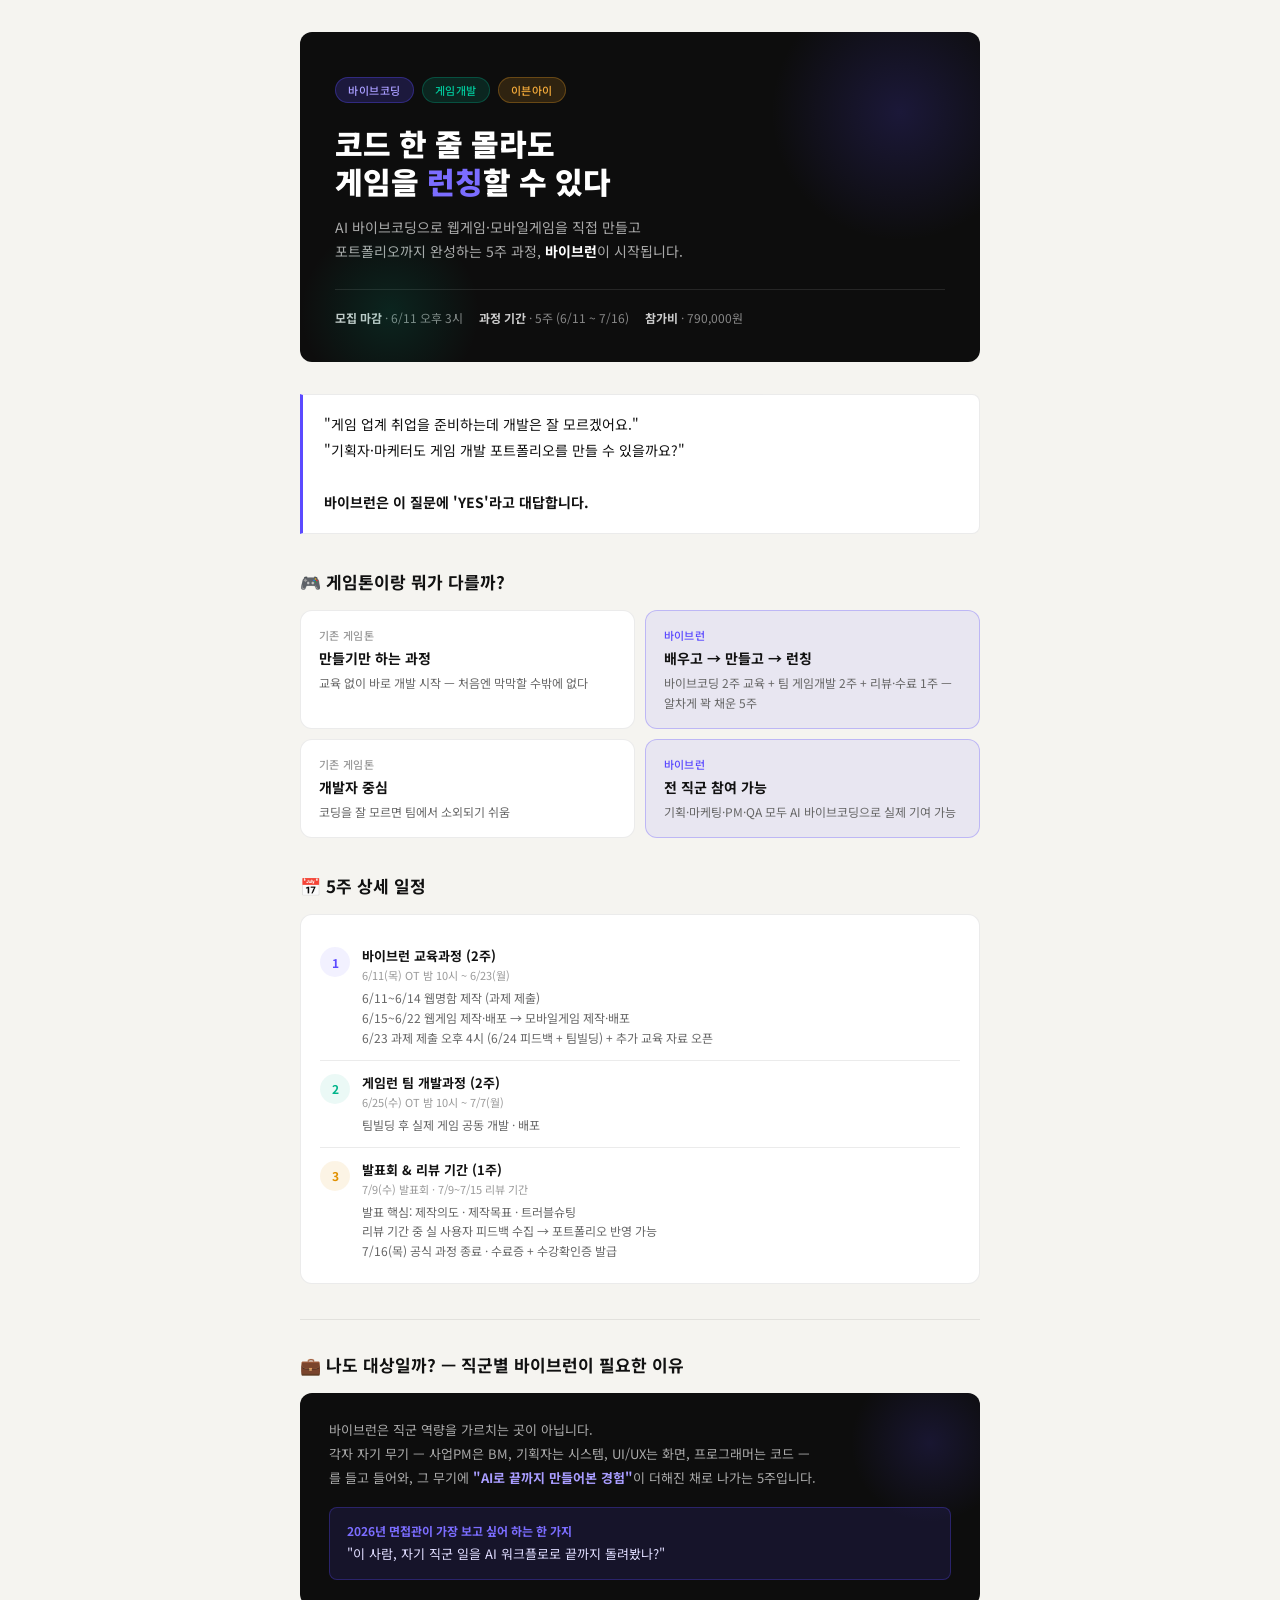
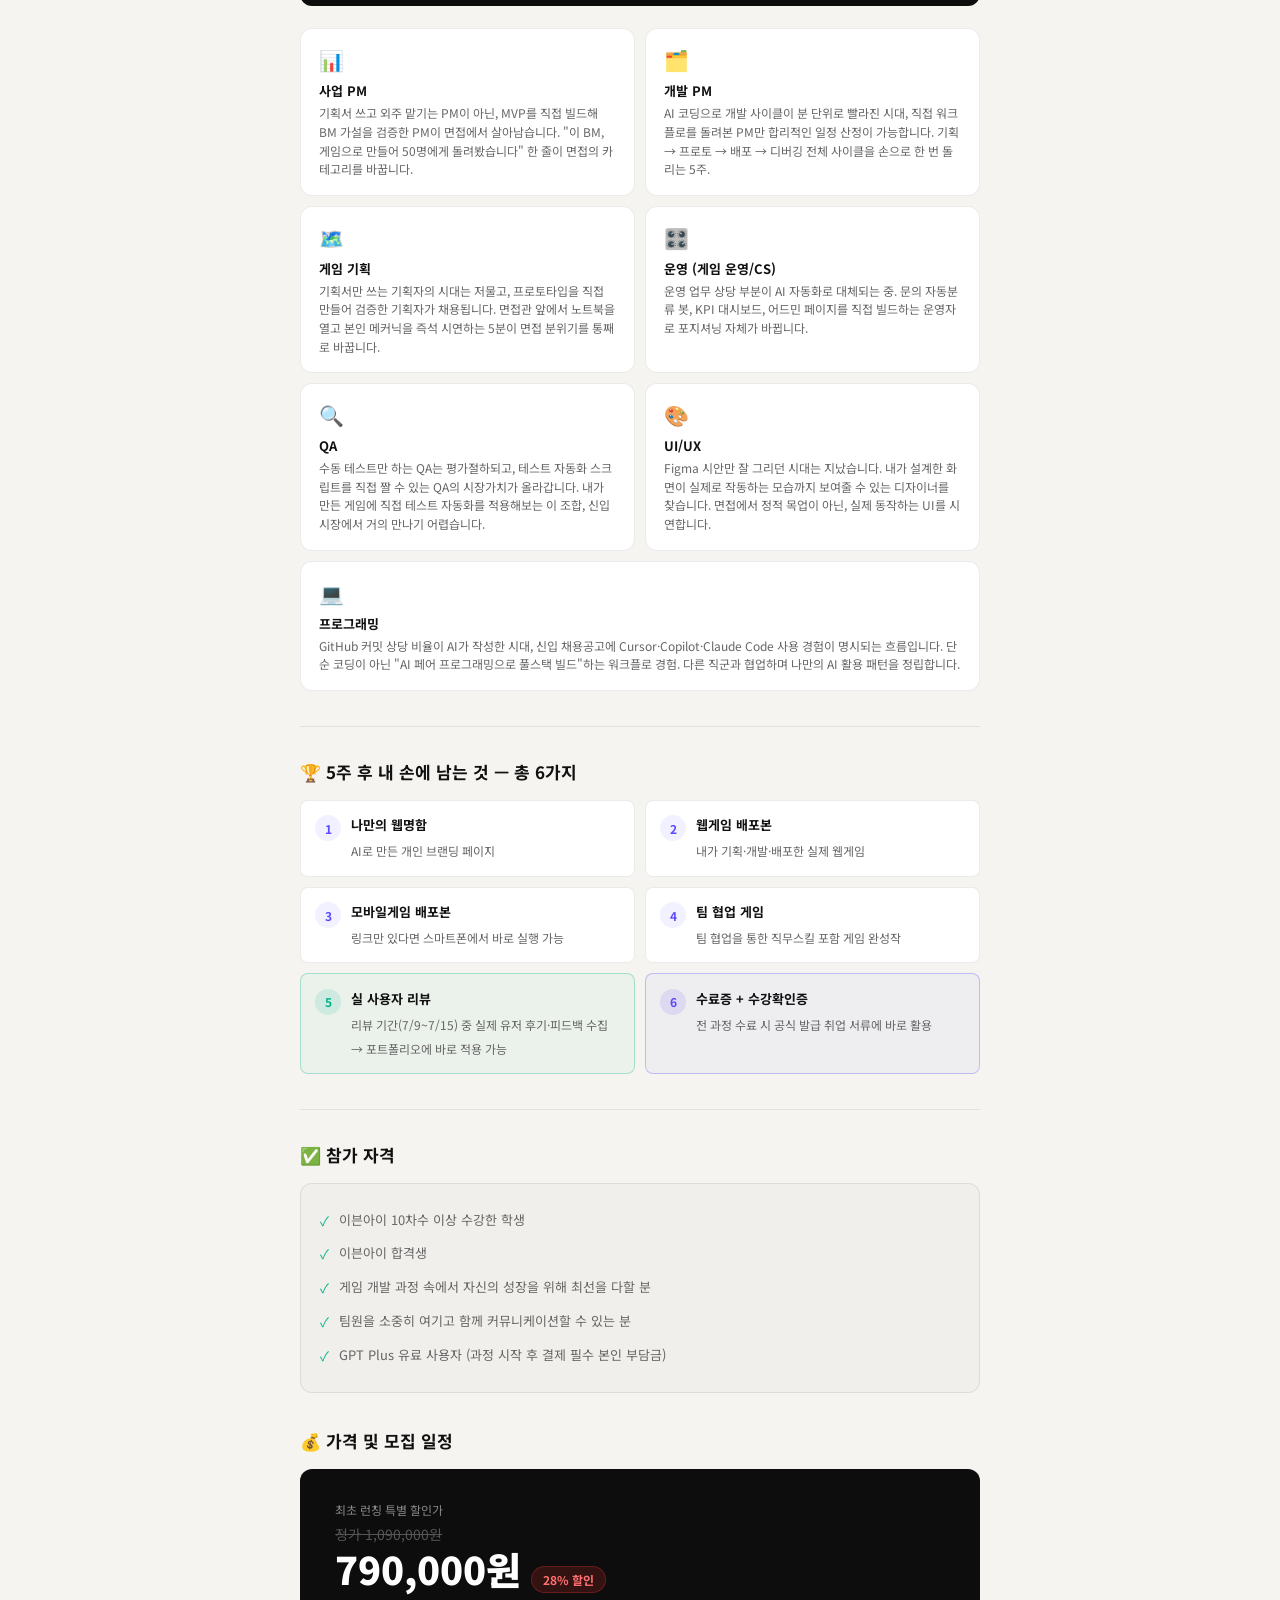
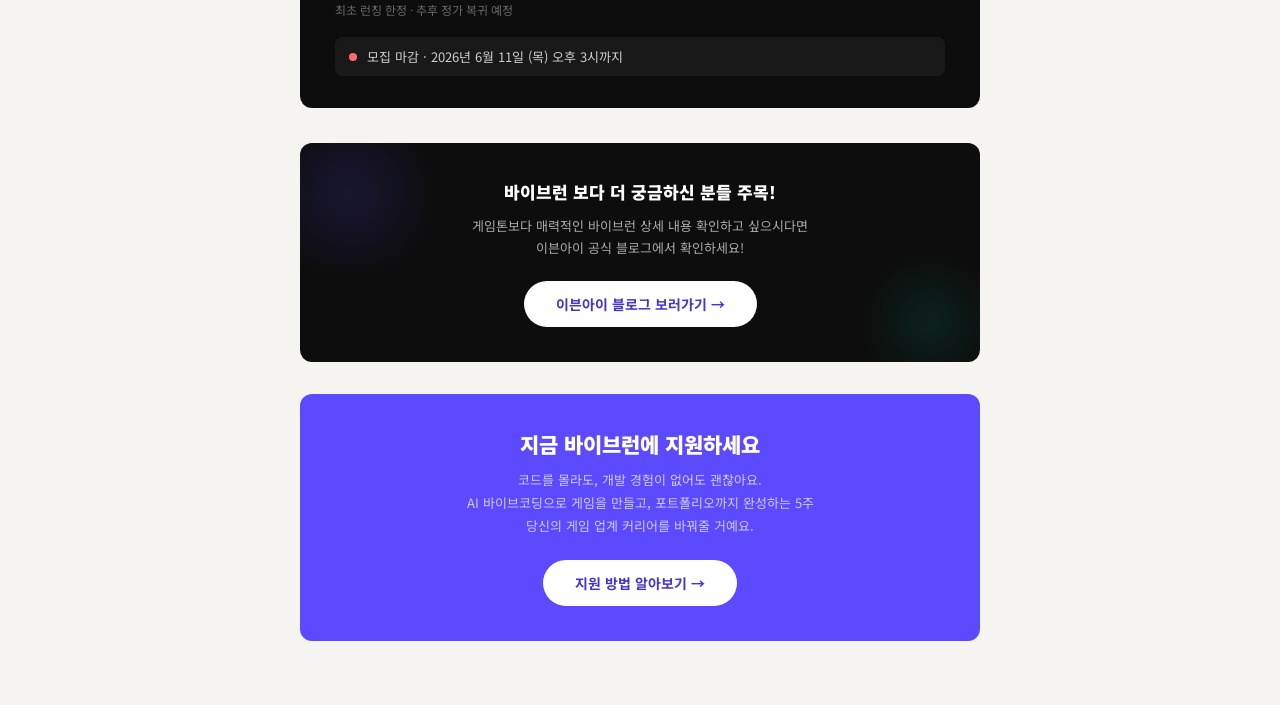
==== commit 0d44f5f8: "수정3" ====
--- a/index.html
+++ b/index.html
@@ -74,10 +74,10 @@
         <div class="phase-row">
           <div class="phase-dot dot-purple">1</div>
           <div>
-            <div class="phase-name">바이브 코딩 교육과정 (2주)</div>
+            <div class="phase-name">바이브런 교육과정 (2주)</div>
             <div class="phase-date">6/11(목) OT 밤 10시 ~ 6/23(월)</div>
             <div class="phase-items">
-              6/11~6/14 웹명함 제작 (4일) → 6/15 과제 제출 오후 4시 (6/16 피드백)<br>
+              6/11~6/14 웹명함 제작 (과제 제출)<br>
               6/15~6/22 웹게임 제작·배포 → 모바일게임 제작·배포<br>
               6/23 과제 제출 오후 4시 (6/24 피드백 + 팀빌딩) + 추가 교육 자료 오픈
             </div>
@@ -88,7 +88,7 @@
           <div>
             <div class="phase-name">게임런 팀 개발과정 (2주)</div>
             <div class="phase-date">6/25(수) OT 밤 10시 ~ 7/7(월)</div>
-            <div class="phase-items">팀빌딩 후 실제 게임 공동 개발 · 배포<br>기획의도 · 트러블슈팅 · 마케팅 · BM 설정 포함</div>
+            <div class="phase-items">팀빌딩 후 실제 게임 공동 개발 · 배포<br></div>
           </div>
         </div>
         <div class="phase-row">
@@ -96,7 +96,7 @@
           <div>
             <div class="phase-name">발표회 & 리뷰 기간 (1주)</div>
             <div class="phase-date">7/9(수) 발표회 · 7/9~7/15 리뷰 기간</div>
-            <div class="phase-items">발표 핵심: 기획의도 · 개발목표 · 트러블슈팅 · 마케팅 · BM 설정<br>리뷰 기간 중 실 사용자 피드백 수집 → 포트폴리오 반영 가능<br>7/16(목) 공식 과정 종료 · 수료증 + 수강확인증 발급</div>
+            <div class="phase-items">발표 핵심: 제작의도 · 제작목표 · 트러블슈팅<br>리뷰 기간 중 실 사용자 피드백 수집 → 포트폴리오 반영 가능<br>7/16(목) 공식 과정 종료 · 수료증 + 수강확인증 발급</div>
           </div>
         </div>
       </div>
@@ -154,7 +154,7 @@
           <div class="job-title">UI/UX</div>
           <div class="job-desc">Figma 시안만 잘 그리던 시대는 지났습니다. 내가 설계한 화면이 실제로 작동하는 모습까지 보여줄 수 있는 디자이너를 찾습니다. 면접에서 정적 목업이 아닌, 실제 동작하는 UI를 시연합니다.</div>
         </div>
-        <div class="job-card" style="grid-column: span 2;">
+        <div class="job-card job-card-full">
           <div class="job-icon">💻</div>
           <div class="job-title">프로그래밍</div>
           <div class="job-desc">GitHub 커밋 상당 비율이 AI가 작성한 시대, 신입 채용공고에 Cursor·Copilot·Claude Code 사용 경험이 명시되는 흐름입니다. 단순 코딩이 아닌 "AI 페어 프로그래밍으로 풀스택 빌드"하는 워크플로 경험. 다른 직군과 협업하며 나만의 AI 활용 패턴을 정립합니다.</div>
@@ -179,21 +179,21 @@
           <div class="output-num">2</div>
           <div class="output-text">
             <strong>웹게임 배포본</strong>
-            <span>내가 기획·개발·배포한 실제 게임</span>
+            <span>내가 기획·개발·배포한 실제 웹게임</span>
           </div>
         </div>
         <div class="output-item">
           <div class="output-num">3</div>
           <div class="output-text">
             <strong>모바일게임 배포본</strong>
-            <span>스마트폰에서 바로 실행 가능</span>
+            <span>링크만 있다면 스마트폰에서 바로 실행 가능</span>
           </div>
         </div>
         <div class="output-item">
           <div class="output-num">4</div>
           <div class="output-text">
             <strong>팀 협업 게임</strong>
-            <span>기획·개발·마케팅·BM 포함 완성작</span>
+            <span>팀 협업을 통한 직무스킬 포함 게임 완성작</span>
           </div>
         </div>
         <div class="output-item" style="border-color:rgba(0,180,138,0.3); background:rgba(0,180,138,0.04);">
@@ -207,7 +207,7 @@
           <div class="output-num" style="background:rgba(91,74,255,0.12); color:var(--purple);">6</div>
           <div class="output-text">
             <strong>수료증 + 수강확인증</strong>
-            <span>전 과정 수료 시 공식 발급 — 취업 서류에 바로 활용</span>
+            <span>전 과정 수료 시 공식 발급 취업 서류에 바로 활용</span>
           </div>
         </div>
       </div>
@@ -234,6 +234,10 @@
         <div class="qual-item">
           <span class="qual-check">✓</span>
           팀원을 소중히 여기고 함께 커뮤니케이션할 수 있는 분
+        </div>
+        <div class="qual-item">
+          <span class="qual-check">✓</span>
+          GPT Plus 유료 사용자 (과정 시작 후 결제 필수 본인 부담금)
         </div>
       </div>
     </div>
@@ -260,7 +264,7 @@
     <div class="blog-banner-card">
       <p class="blog-banner-title">바이브런 보다 더 궁금하신 분들 주목!</p>
       <p class="blog-banner-desc">
-        게임톤보다 매력적인 바이브런 상세 내용 확인하고 싶으신 분들은<br>
+        게임톤보다 매력적인 바이브런 상세 내용 확인하고 싶으시다면<br>
         이븐아이 공식 블로그에서 확인하세요!
       </p>
       <!-- ↓↓↓ 이 href="" 안에 이븐아이 블로그 주소를 붙여넣으세요 ↓↓↓ -->
@@ -274,7 +278,7 @@
       <div class="cta-title">지금 바이브런에 지원하세요</div>
       <p class="cta-sub">
         코드를 몰라도, 개발 경험이 없어도 괜찮아요.<br>
-        AI 바이브코딩으로 게임을 만들고, 포트폴리오까지 완성하는 5주가<br>
+        AI 바이브코딩으로 게임을 만들고, 포트폴리오까지 완성하는 5주<br>
         당신의 게임 업계 커리어를 바꿔줄 거예요.
       </p>
       <!-- ↓↓↓ 이 href 안에 지원 링크를 붙여넣으세요 ↓↓↓ -->
--- a/style.css
+++ b/style.css
@@ -205,6 +205,13 @@
 .job-title { font-size: 13px; font-weight: 700; color: var(--text); margin-bottom: 4px; }
 .job-desc  { font-size: 12px; color: var(--text-muted); line-height: 1.55; }
 
+.job-card-full { grid-column: span 2; }
+
+@media (max-width: 540px) {
+  .job-grid { grid-template-columns: 1fr; }
+  .job-card-full { grid-column: span 1; }
+}
+
 /* ── 획득 아이템 ── */
 .output-grid {
   display: grid;
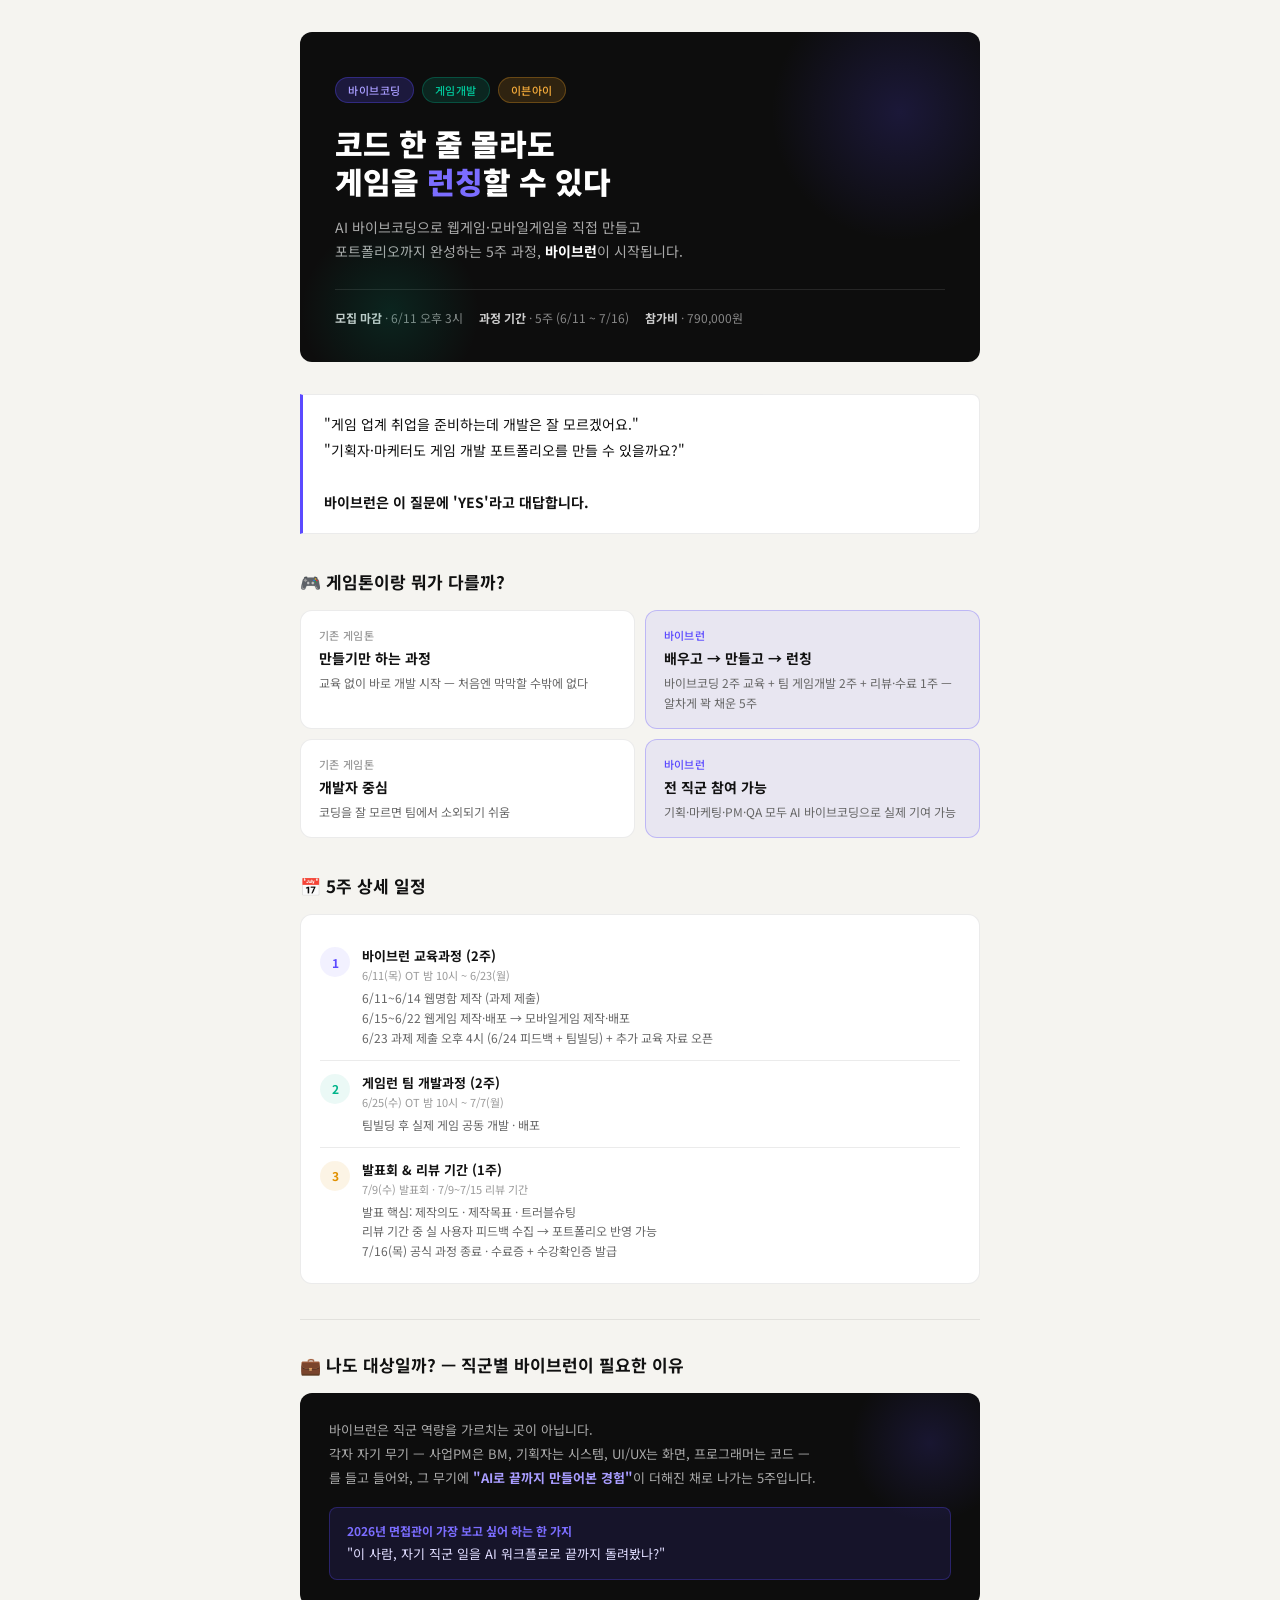
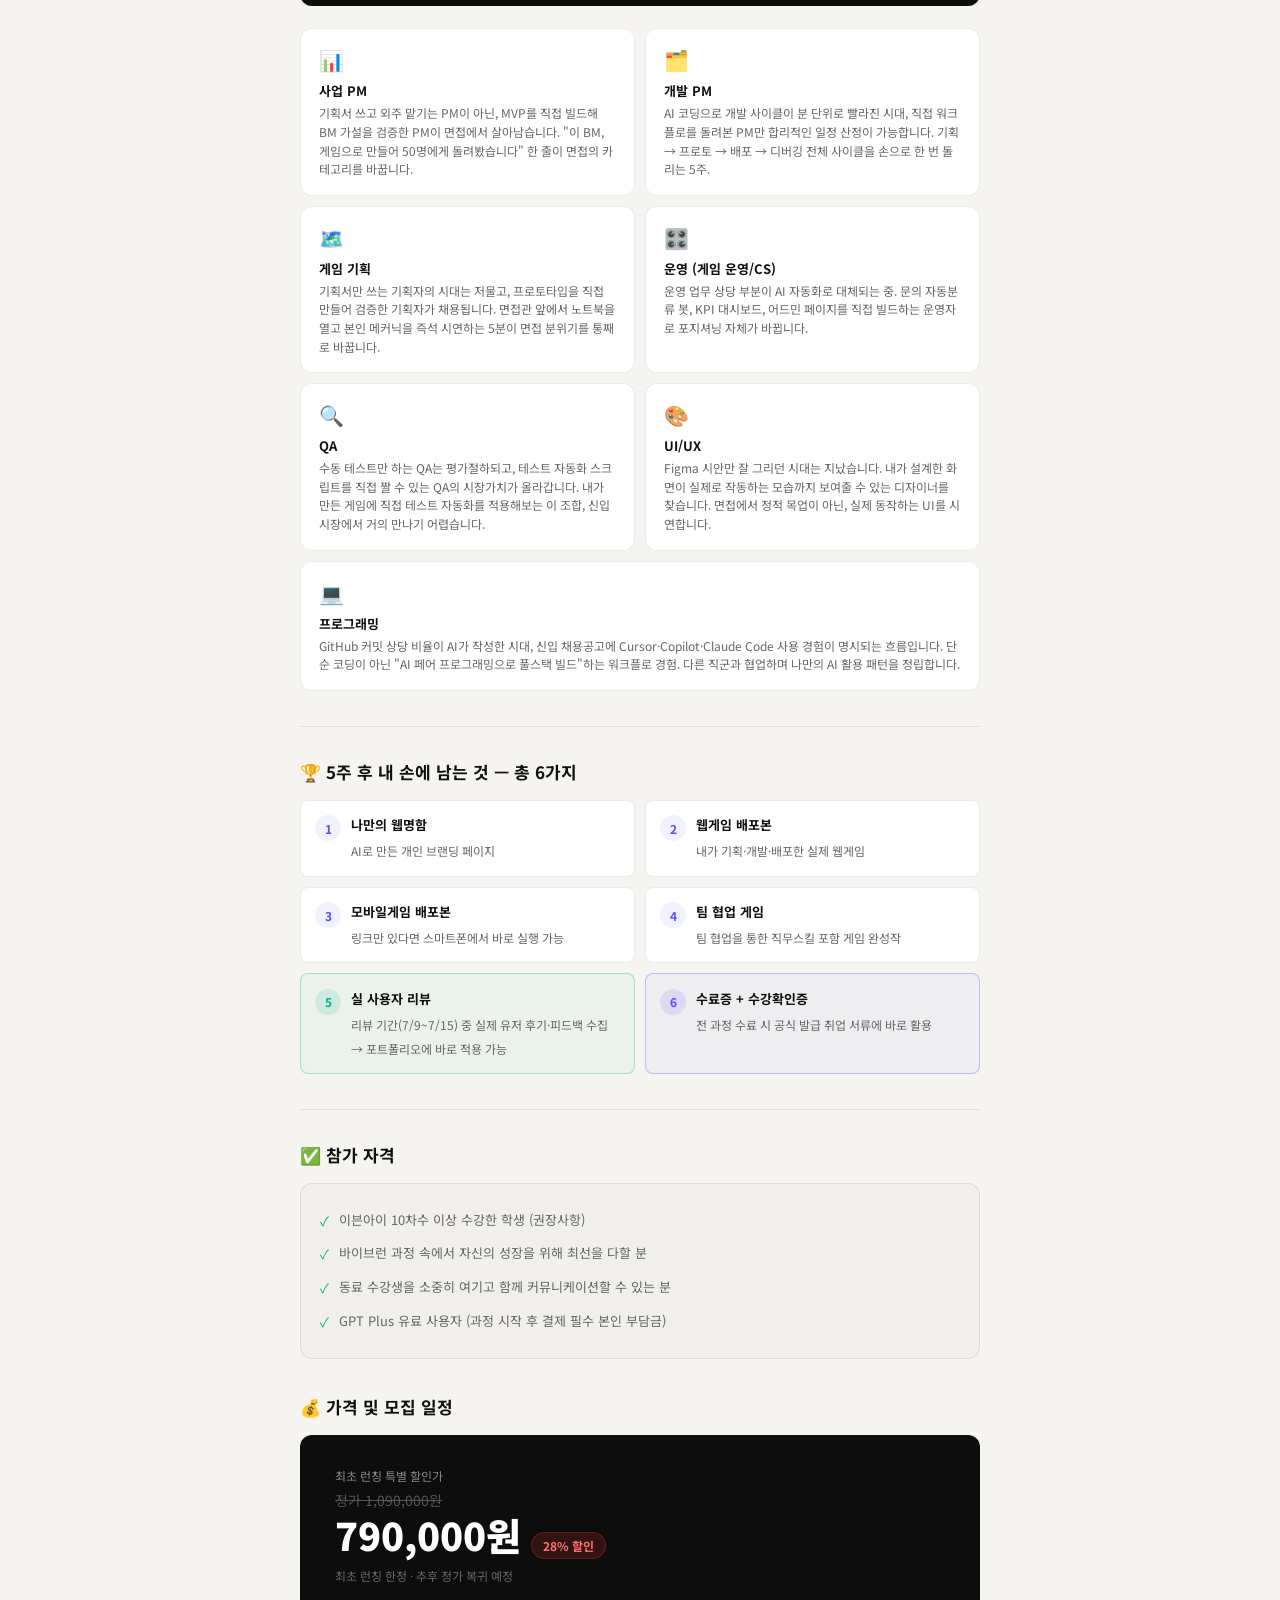
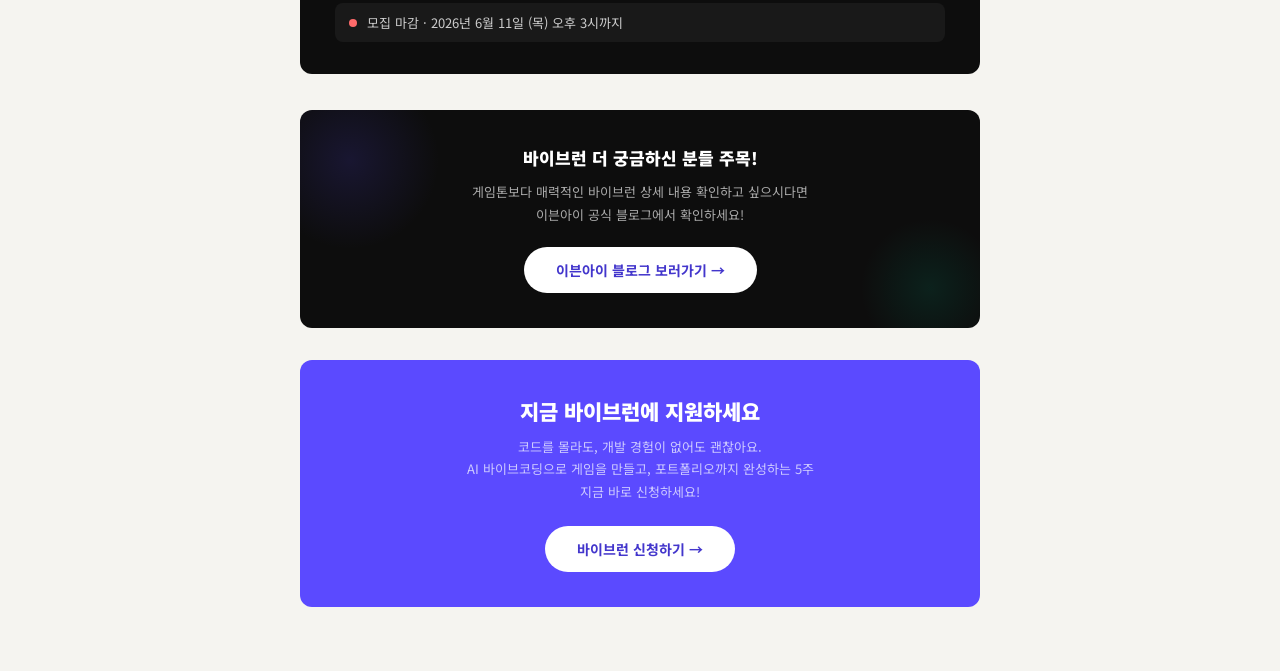
==== commit 9673960d: "수정4" ====
--- a/index.html
+++ b/index.html
@@ -221,19 +221,15 @@
       <div class="qual-list">
         <div class="qual-item">
           <span class="qual-check">✓</span>
-          이븐아이 10차수 이상 수강한 학생
-        </div>
-        <div class="qual-item">
-          <span class="qual-check">✓</span>
-          이븐아이 합격생
-        </div>
-        <div class="qual-item">
-          <span class="qual-check">✓</span>
-          게임 개발 과정 속에서 자신의 성장을 위해 최선을 다할 분
-        </div>
-        <div class="qual-item">
-          <span class="qual-check">✓</span>
-          팀원을 소중히 여기고 함께 커뮤니케이션할 수 있는 분
+          이븐아이 10차수 이상 수강한 학생 (권장사항)
+        </div>
+        <div class="qual-item">
+          <span class="qual-check">✓</span>
+          바이브런 과정 속에서 자신의 성장을 위해 최선을 다할 분
+        </div>
+        <div class="qual-item">
+          <span class="qual-check">✓</span>
+          동료 수강생을 소중히 여기고 함께 커뮤니케이션할 수 있는 분
         </div>
         <div class="qual-item">
           <span class="qual-check">✓</span>
@@ -262,7 +258,7 @@
 
     <!-- BLOG BANNER -->
     <div class="blog-banner-card">
-      <p class="blog-banner-title">바이브런 보다 더 궁금하신 분들 주목!</p>
+      <p class="blog-banner-title">바이브런 더 궁금하신 분들 주목!</p>
       <p class="blog-banner-desc">
         게임톤보다 매력적인 바이브런 상세 내용 확인하고 싶으시다면<br>
         이븐아이 공식 블로그에서 확인하세요!
@@ -279,10 +275,10 @@
       <p class="cta-sub">
         코드를 몰라도, 개발 경험이 없어도 괜찮아요.<br>
         AI 바이브코딩으로 게임을 만들고, 포트폴리오까지 완성하는 5주<br>
-        당신의 게임 업계 커리어를 바꿔줄 거예요.
+        지금 바로 신청하세요!
       </p>
       <!-- ↓↓↓ 이 href 안에 지원 링크를 붙여넣으세요 ↓↓↓ -->
-      <a id="cta-btn" class="cta-btn" href="https://forms.gle/gqJA4oqwPEcczAjn9" target="_blank">지원 방법 알아보기 →</a>
+      <a id="cta-btn" class="cta-btn" href="https://forms.gle/gqJA4oqwPEcczAjn9" target="_blank">바이브런 신청하기 →</a>
     </div>
 
   </div>
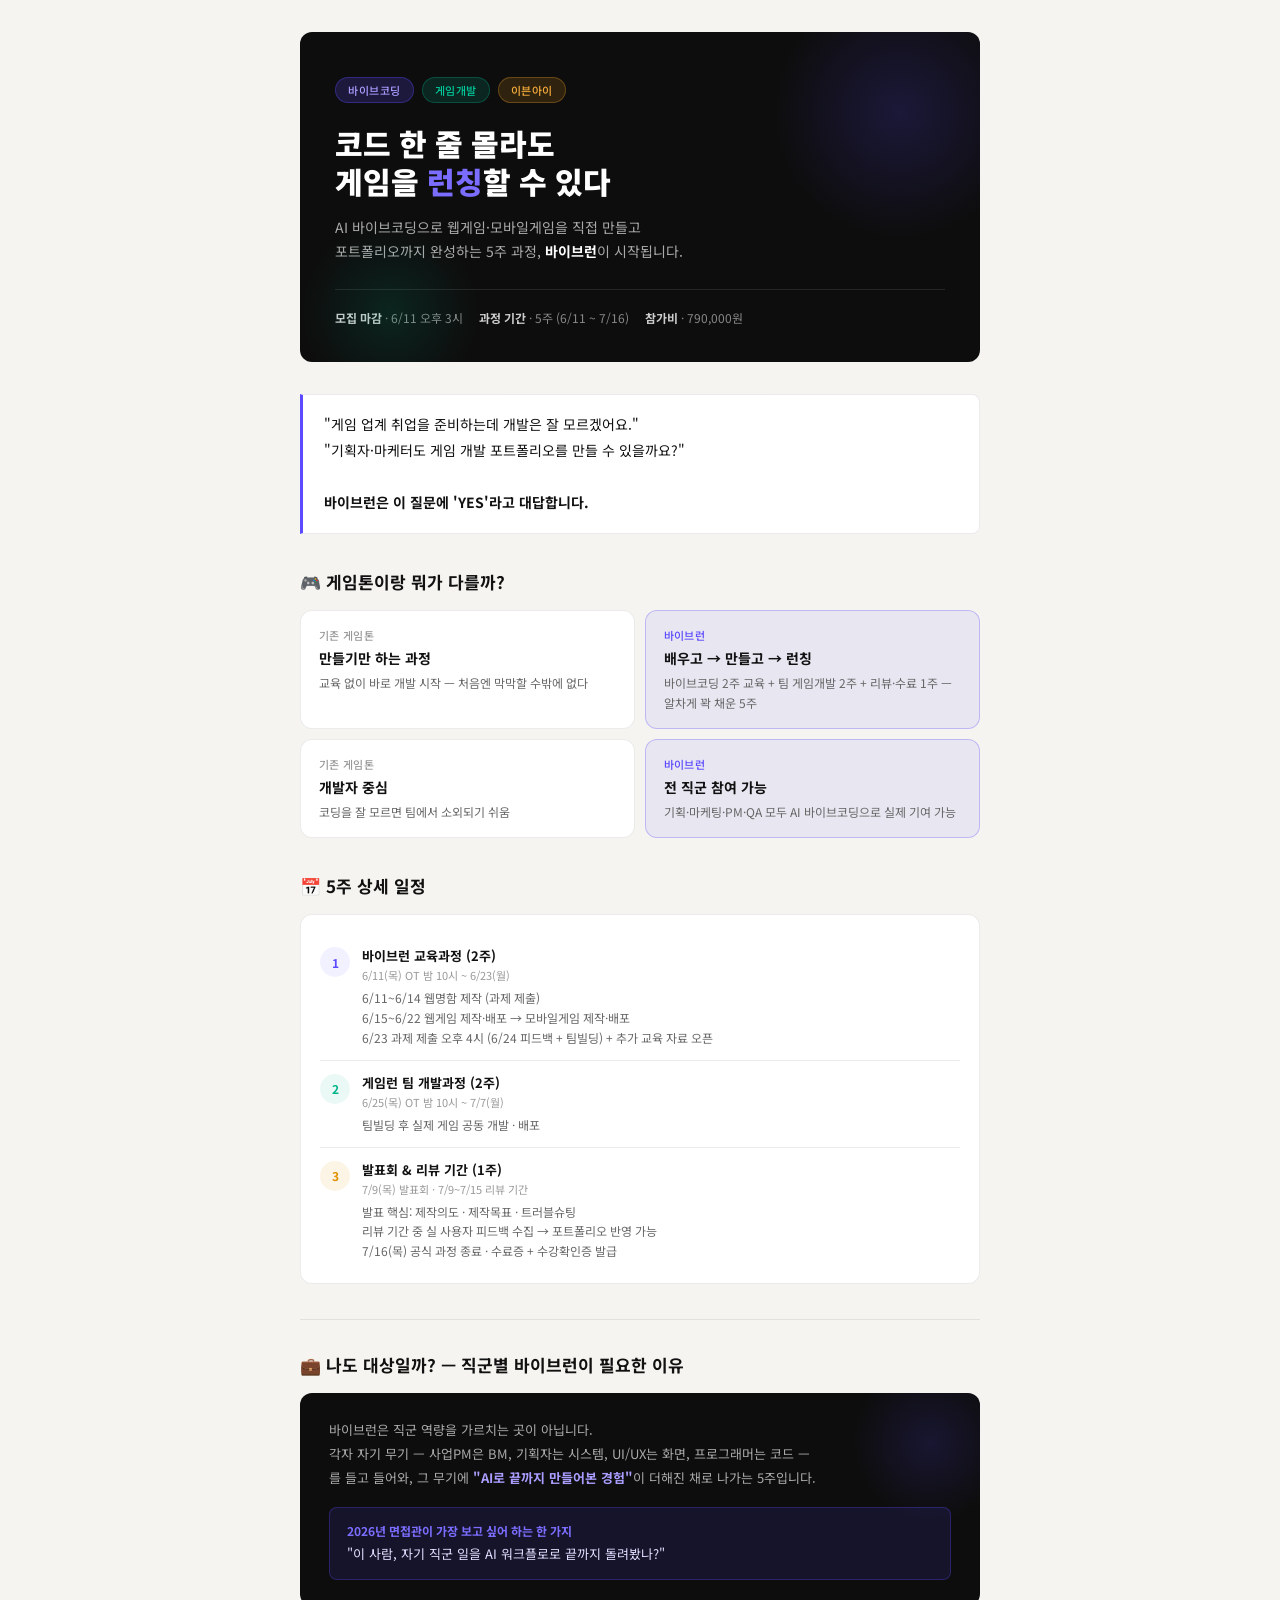
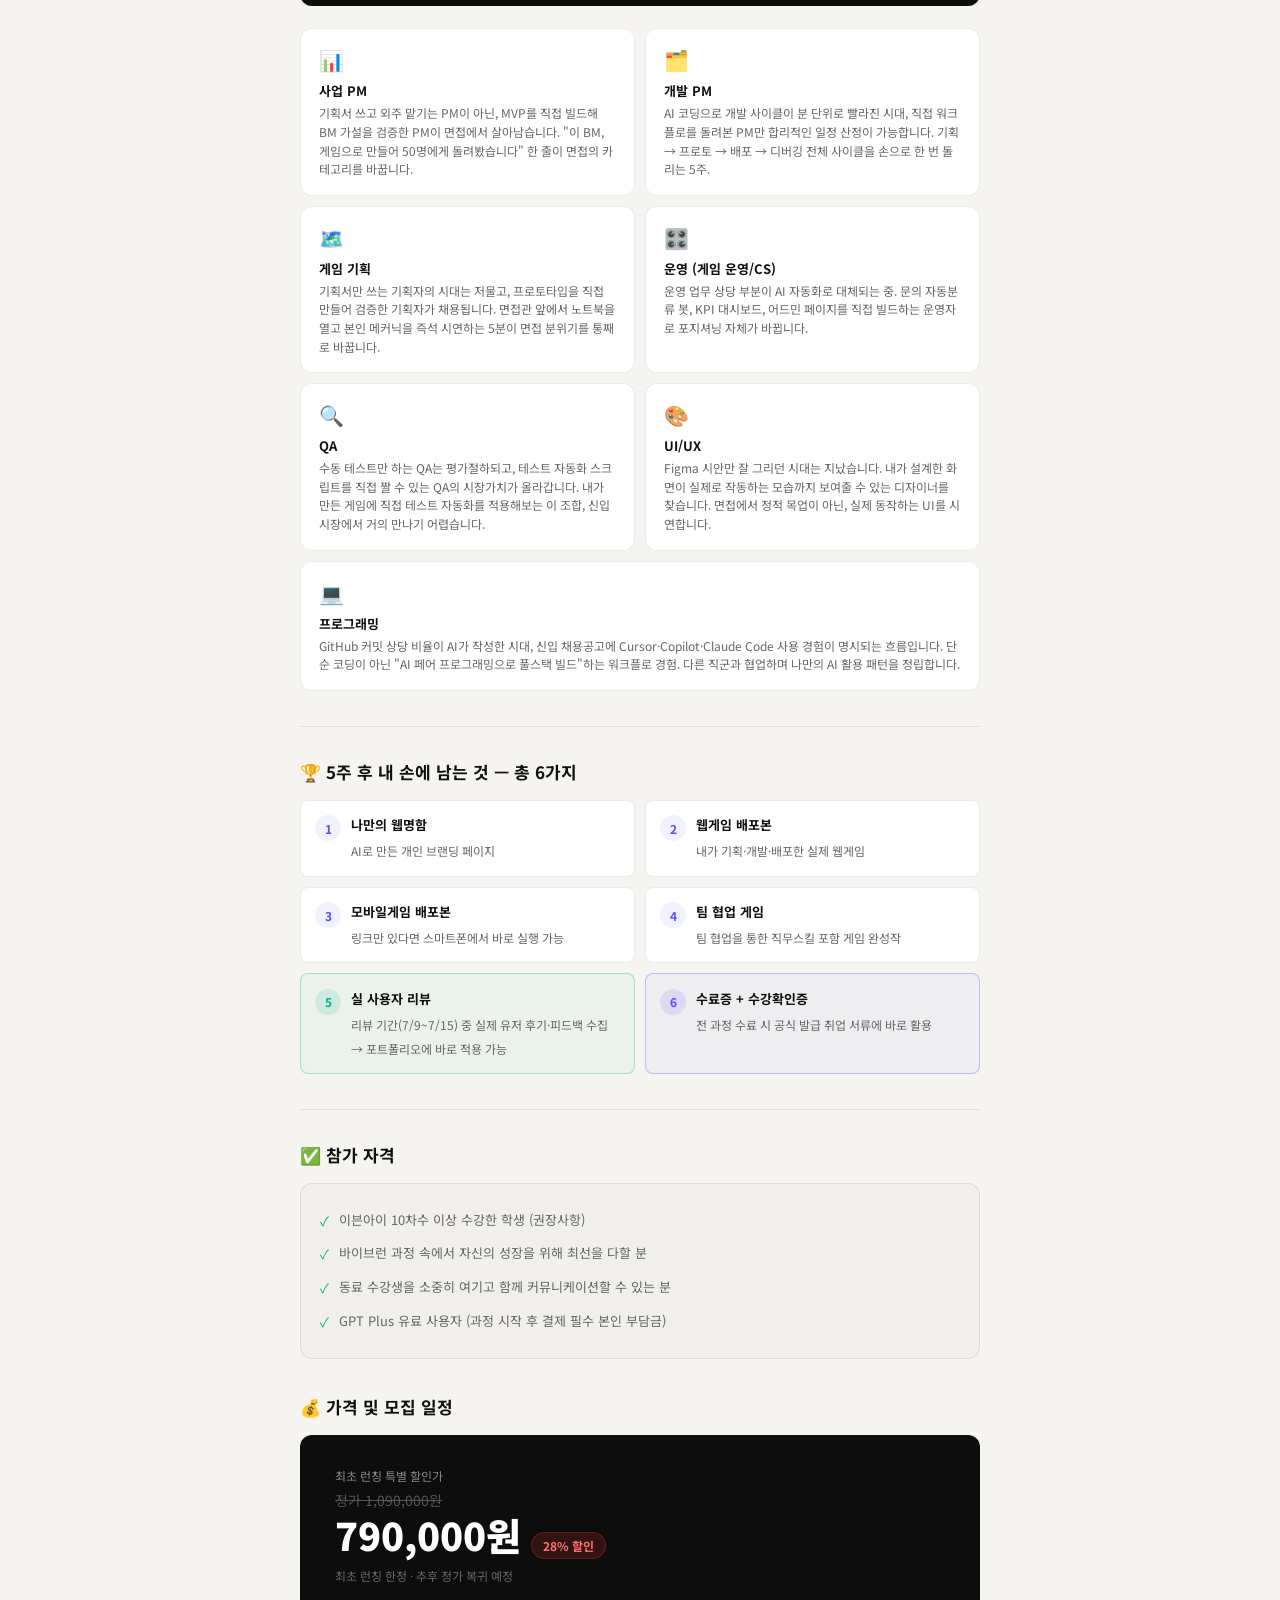
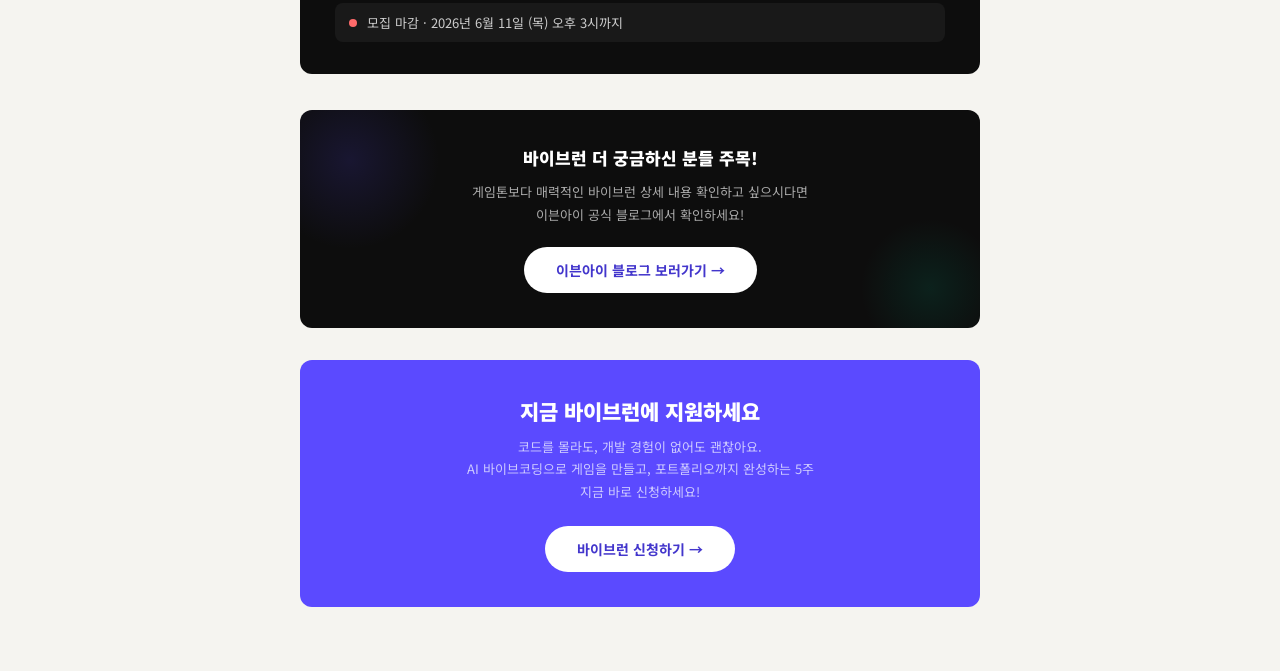
==== commit 3d56bb04: "수정5" ====
--- a/index.html
+++ b/index.html
@@ -87,7 +87,7 @@
           <div class="phase-dot dot-teal">2</div>
           <div>
             <div class="phase-name">게임런 팀 개발과정 (2주)</div>
-            <div class="phase-date">6/25(수) OT 밤 10시 ~ 7/7(월)</div>
+            <div class="phase-date">6/25(목) OT 밤 10시 ~ 7/7(월)</div>
             <div class="phase-items">팀빌딩 후 실제 게임 공동 개발 · 배포<br></div>
           </div>
         </div>
@@ -95,7 +95,7 @@
           <div class="phase-dot dot-amber">3</div>
           <div>
             <div class="phase-name">발표회 & 리뷰 기간 (1주)</div>
-            <div class="phase-date">7/9(수) 발표회 · 7/9~7/15 리뷰 기간</div>
+            <div class="phase-date">7/9(목) 발표회 · 7/9~7/15 리뷰 기간</div>
             <div class="phase-items">발표 핵심: 제작의도 · 제작목표 · 트러블슈팅<br>리뷰 기간 중 실 사용자 피드백 수집 → 포트폴리오 반영 가능<br>7/16(목) 공식 과정 종료 · 수료증 + 수강확인증 발급</div>
           </div>
         </div>
@@ -264,7 +264,7 @@
         이븐아이 공식 블로그에서 확인하세요!
       </p>
       <!-- ↓↓↓ 이 href="" 안에 이븐아이 블로그 주소를 붙여넣으세요 ↓↓↓ -->
-      <a id="blog-banner-btn" class="blog-banner-btn" href="" target="_blank">
+      <a id="blog-banner-btn" class="blog-banner-btn" href="https://blog.naver.com/evenigame/224299201190" target="_blank">
         이븐아이 블로그 보러가기 →
       </a>
     </div>
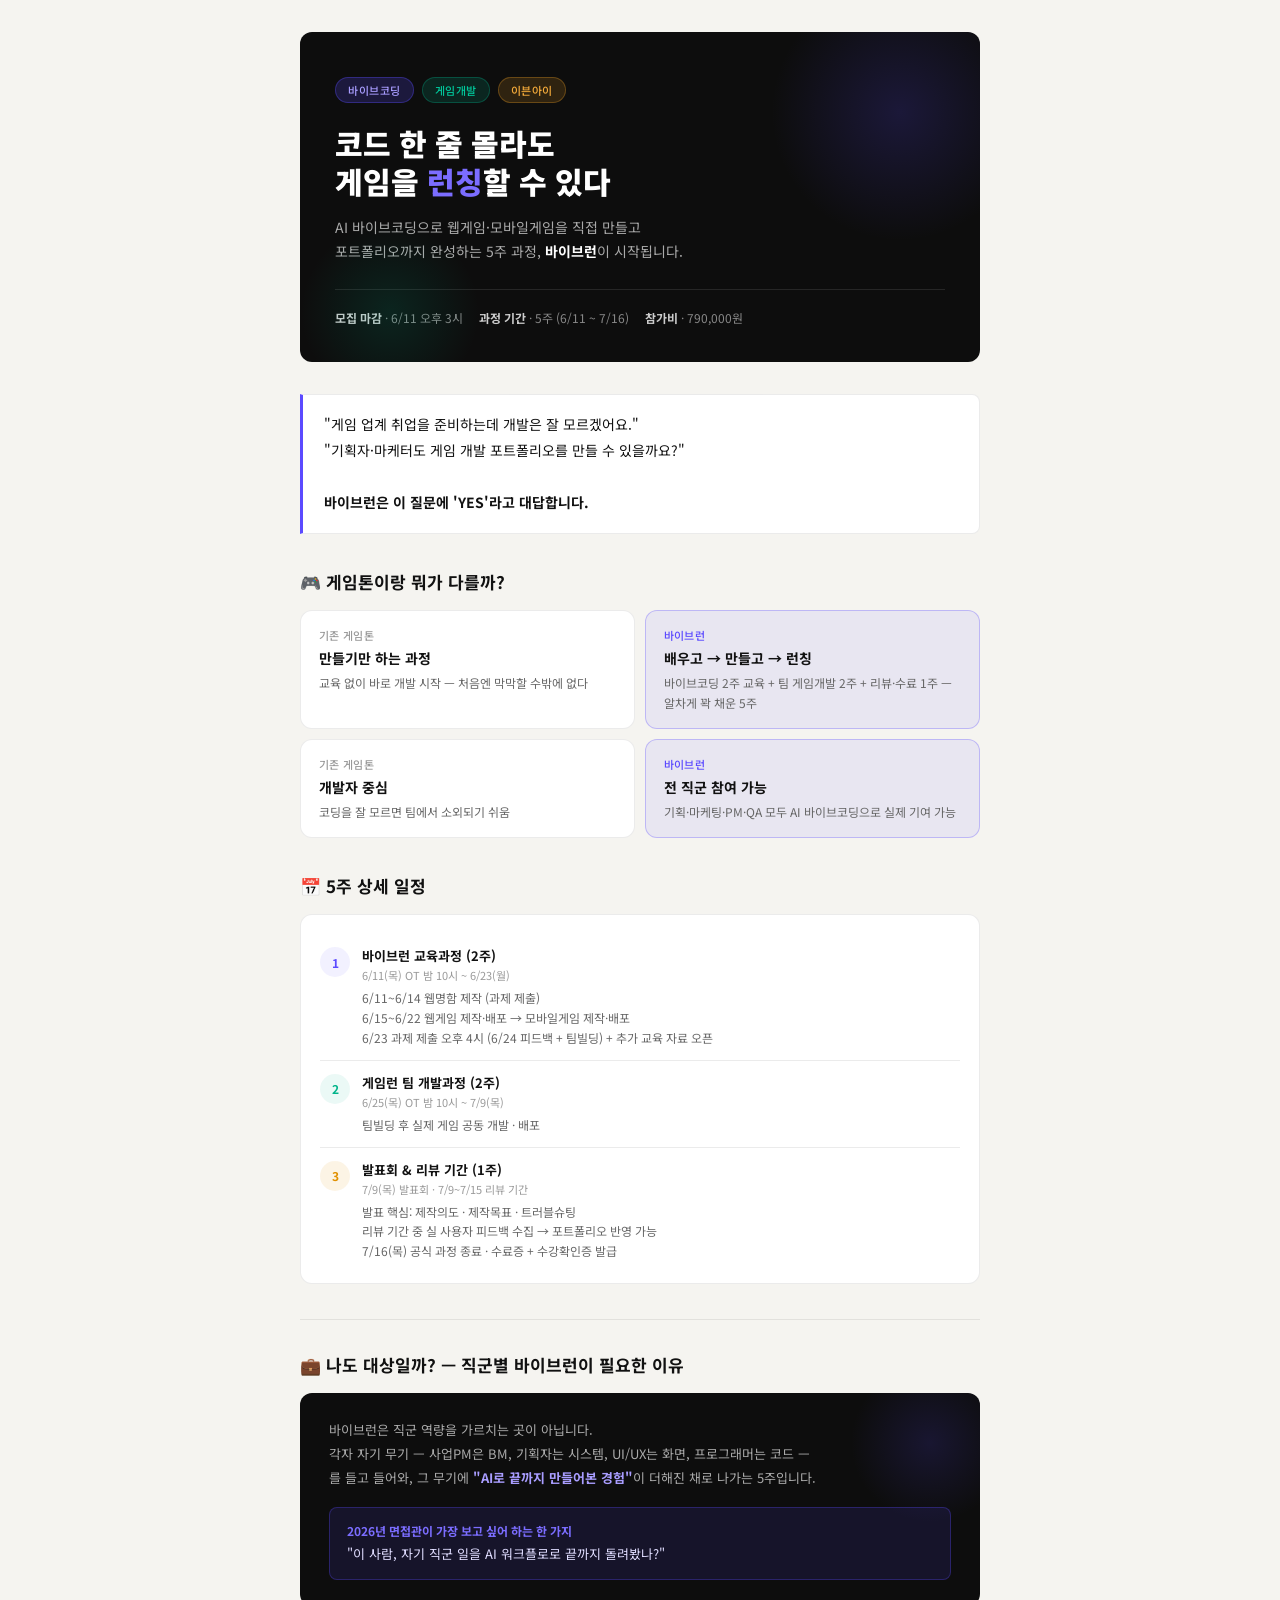
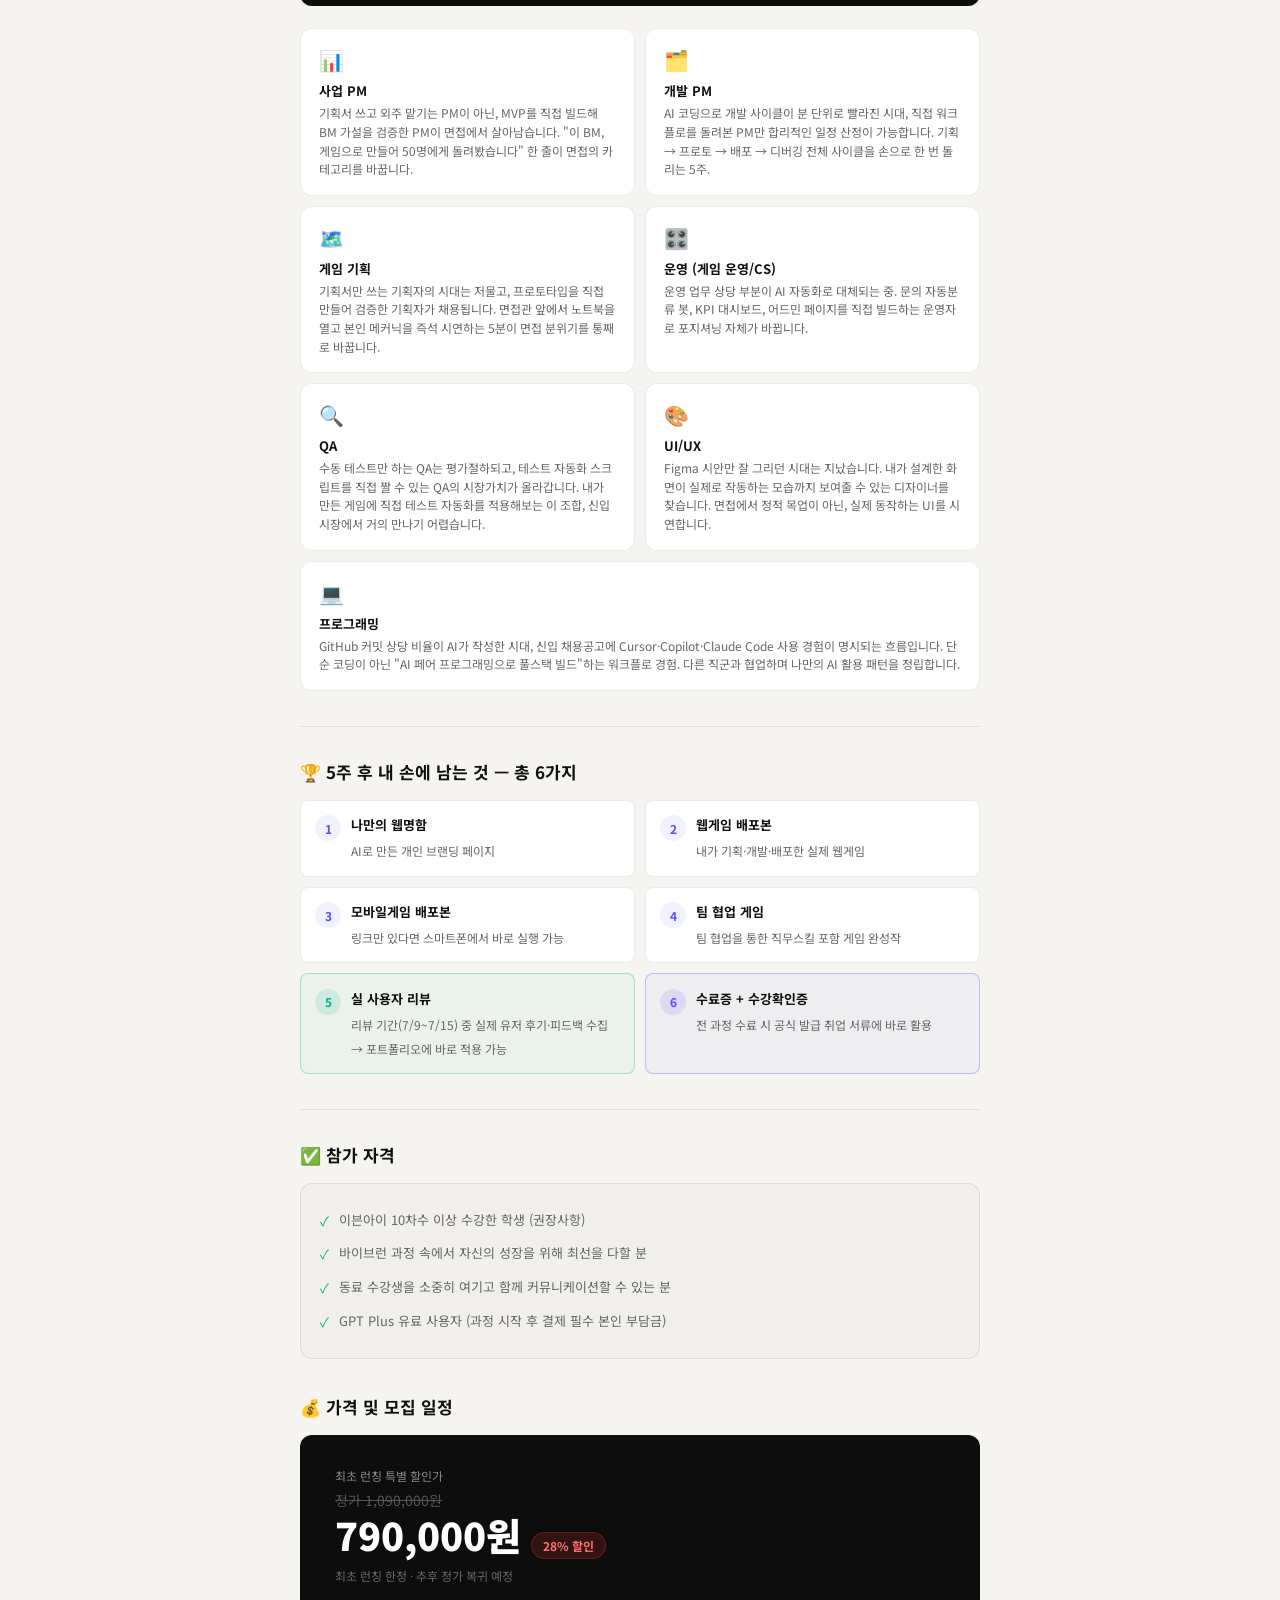
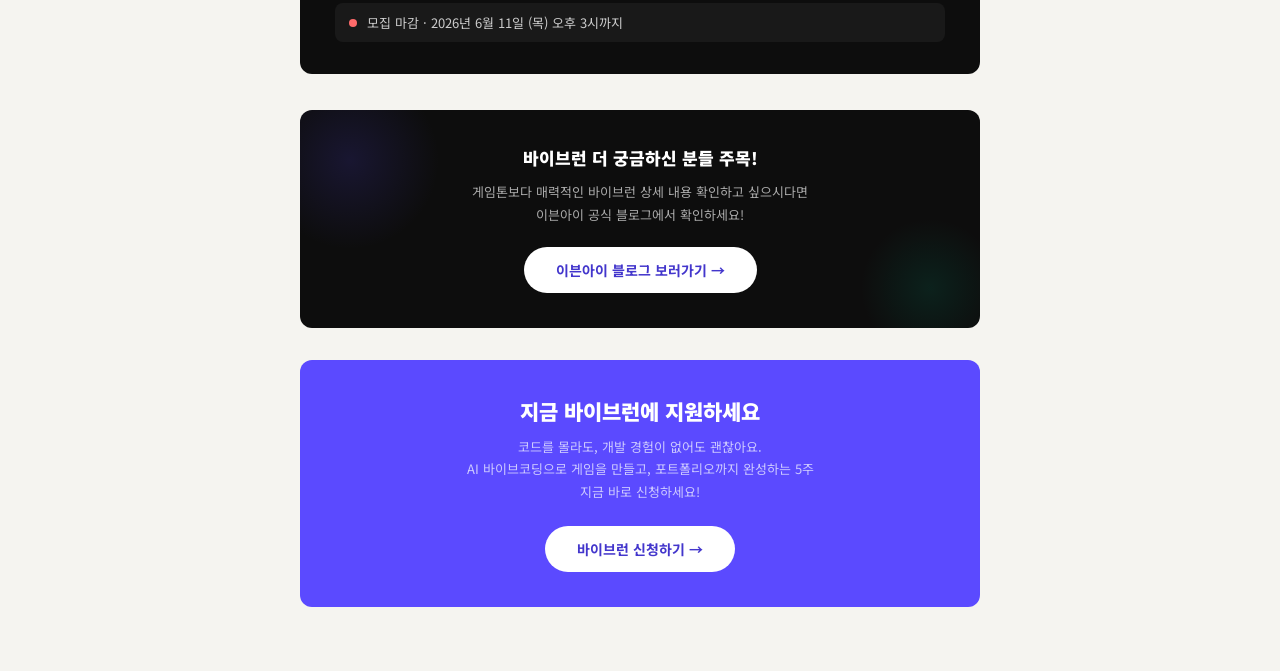
==== commit 48875b11: "수정6" ====
--- a/index.html
+++ b/index.html
@@ -87,7 +87,7 @@
           <div class="phase-dot dot-teal">2</div>
           <div>
             <div class="phase-name">게임런 팀 개발과정 (2주)</div>
-            <div class="phase-date">6/25(목) OT 밤 10시 ~ 7/7(월)</div>
+            <div class="phase-date">6/25(목) OT 밤 10시 ~ 7/9(목)</div>
             <div class="phase-items">팀빌딩 후 실제 게임 공동 개발 · 배포<br></div>
           </div>
         </div>
